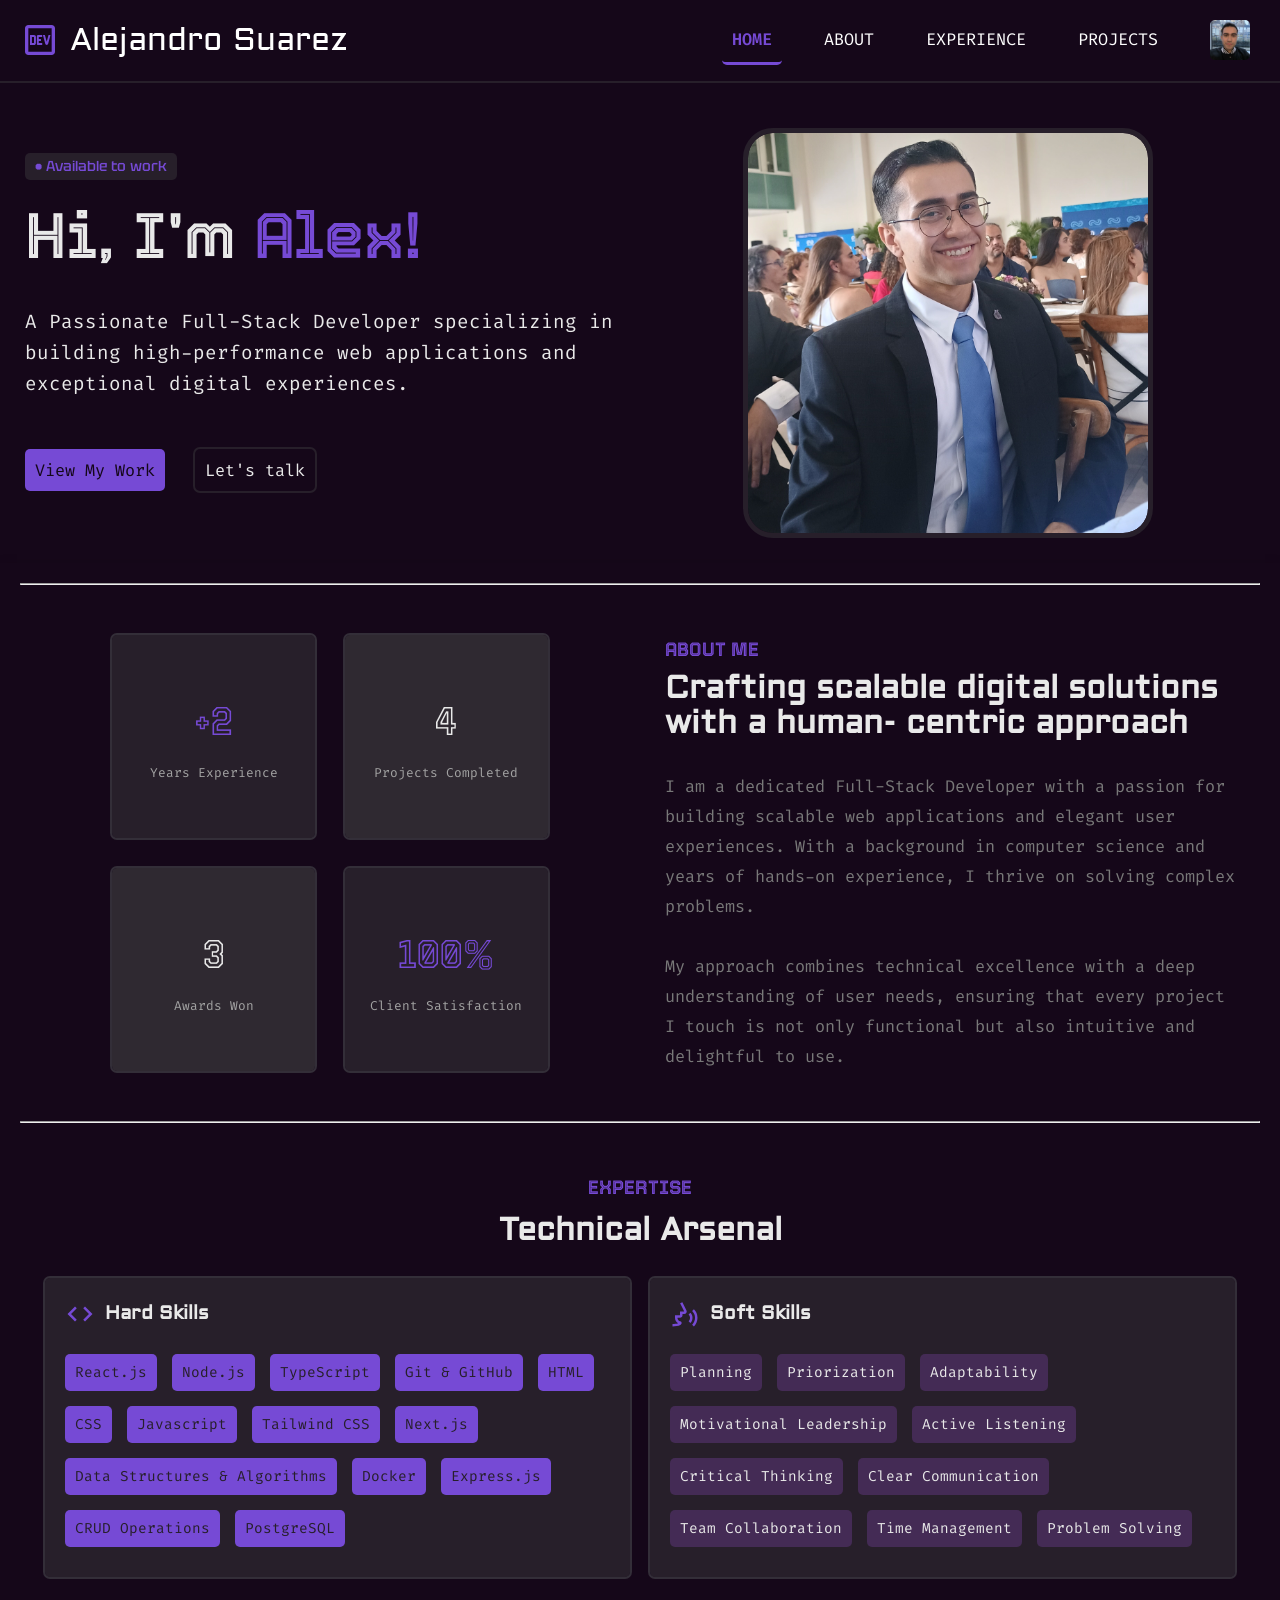
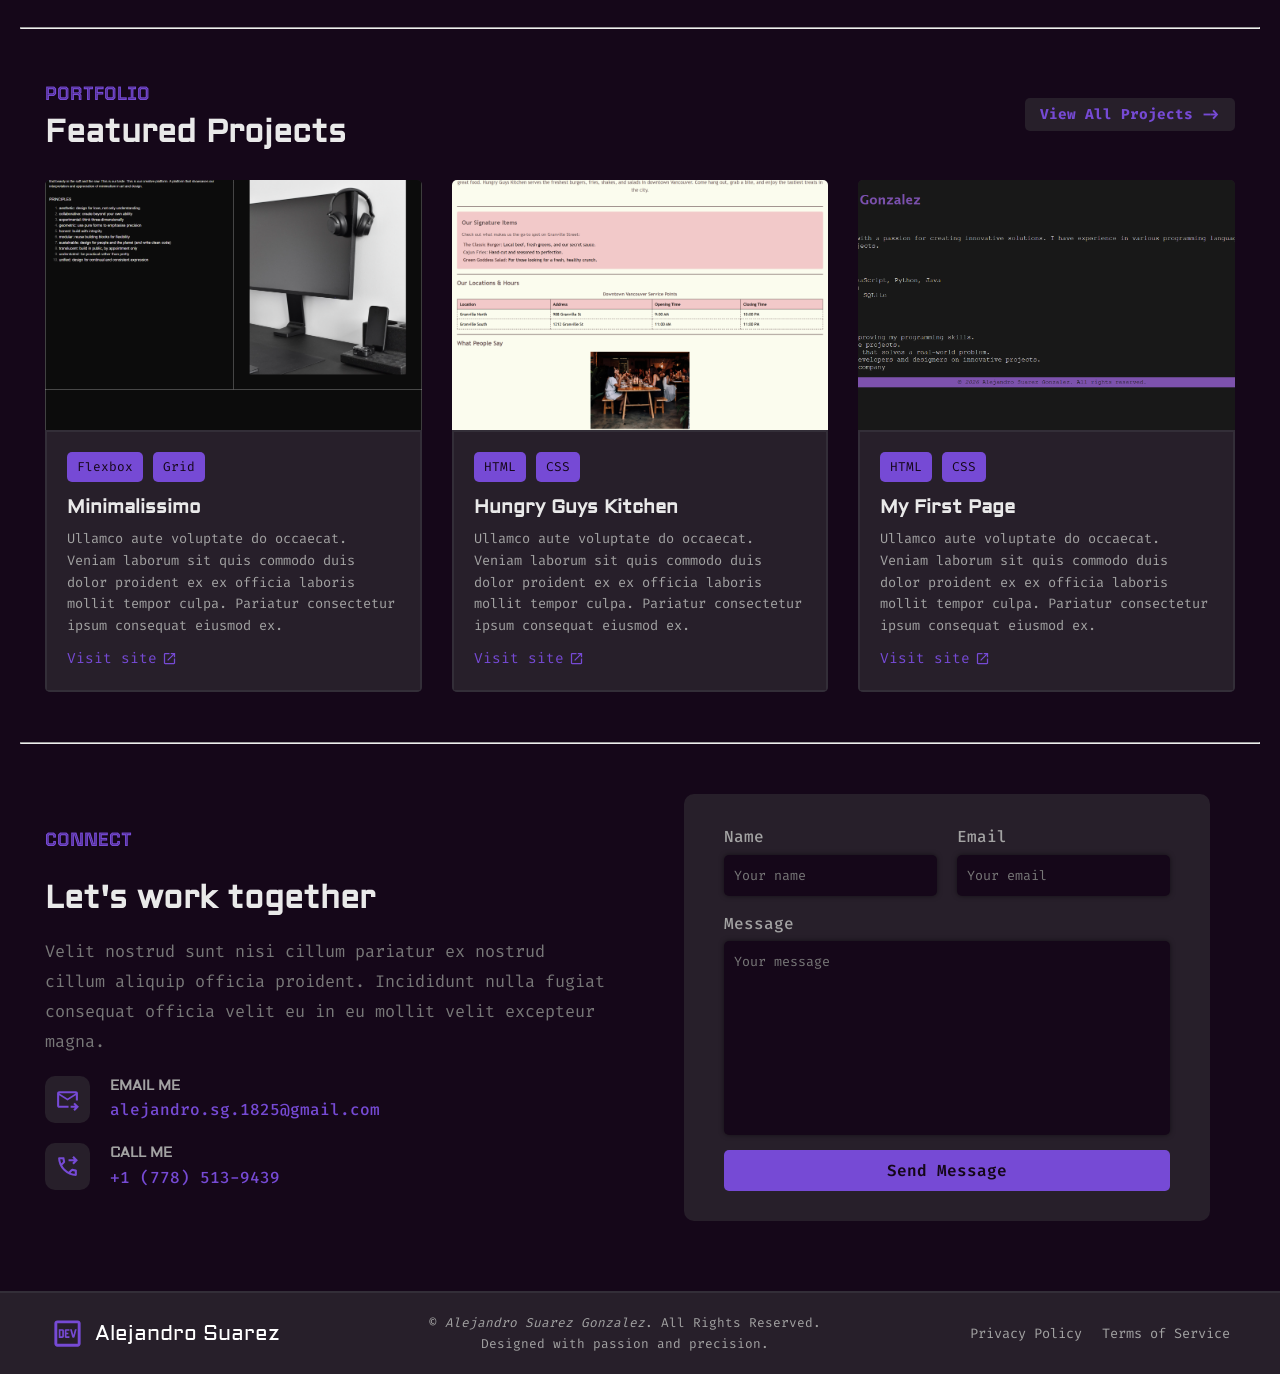
==== src/index.html @ 967e5ac9 "ui: footer added to index" ====
<!doctype html>
<html lang="en">
  <head>
    <meta charset="UTF-8" />
    <meta name="viewport" content="width=device-width, initial-scale=1.0" />
    <title>Alejandro Suarez DEV</title>
    <meta
      name="description"
      content="Welcome to my personal portfolio website! I'm a passionate Full-Stack Developer specializing in building high-performance web applications and exceptional digital experiences. Explore my projects, experience, and skills as I craft scalable digital solutions with a human-centric approach."
    />
    <link rel="icon" href="./images/icons/logo_dev.svg" />
    <link rel="stylesheet" href="css/index.css" />
    <link rel="stylesheet" href="./css/components/navbar.css" />
    <link rel="stylesheet" href="./css/components/footer.css" />
  </head>
  <body>
    <nav class="navbar">
      <div class="icon">
        <img src="./images/icons/logo_dev.svg" alt="Icon" />
        <h3>Alejandro Suarez</h3>
      </div>
      <div class="buttons">
        <a href="#" class="active">HOME</a>
        <a href="pages/about.html">ABOUT</a>
        <a href="pages/experience.html">EXPERIENCE</a>
        <a href="pages/projects.html">PROJECTS</a>
        <a
          class="profile-icon"
          href="https://www.linkedin.com/in/alejandrosuarezgonzalez/"
          target="_blank"
          ><img src="./images/portraits/me.jpg" alt="Icon"
        /></a>
      </div>
      <img class="menu-hamburger" src="./images/icons/menu.svg" alt="" />
    </nav>
    <header>
      <div>
        <div class="available-work">
          <span class="heartbeat">•</span> Available to work
        </div>
        <h1 class="i-am">Hi, I'm <span>Alex!</span></h1>
        <p>
          A Passionate Full-Stack Developer specializing in building
          high-performance web applications and exceptional digital experiences.
        </p>
        <div class="header-buttons">
          <!-- TODO Change to <a> -->
          <button class="my-work-btn">View My Work</button>
          <button class="contact-btn">Let's talk</button>
        </div>
      </div>
      <figure>
        <img
          src="./images/portraits/me-smiling.jpg"
          alt="Alex giving a big smile"
        />
      </figure>
    </header>
    <main>
      <hr />
      <section class="about-me">
        <div class="metrics">
          <div>
            <p class="number-metric">+2</p>
            <p class="metric-text">Years Experience</p>
          </div>
          <div>
            <p class="number-metric-white">4</p>
            <p class="metric-text">Projects Completed</p>
          </div>
          <div>
            <p class="number-metric-white">3</p>
            <p class="metric-text">Awards Won</p>
          </div>
          <div>
            <p class="number-metric">100%</p>
            <p class="metric-text">Client Satisfaction</p>
          </div>
        </div>
        <div class="about-info">
          <h2>ABOUT ME</h2>
          <h3>
            Crafting scalable digital solutions with a human- centric approach
          </h3>
          <p>
            I am a dedicated Full-Stack Developer with a passion for building
            scalable web applications and elegant user experiences. With a
            background in computer science and years of hands-on experience, I
            thrive on solving complex problems.
          </p>
          <p>
            My approach combines technical excellence with a deep understanding
            of user needs, ensuring that every project I touch is not only
            functional but also intuitive and delightful to use.
          </p>
        </div>
      </section>
      <hr />
      <section class="skills">
        <h2>EXPERTISE</h2>
        <h3>Technical Arsenal</h3>
        <div class="skills-container">
          <div class="hard-skills">
            <h4>
              <img src="./images/icons/code_logo.svg" alt="Coding icon" />Hard
              Skills
            </h4>
            <ul class="skills-list">
              <li>React.js</li>
              <li>Node.js</li>
              <li>TypeScript</li>
              <li>Git & GitHub</li>
              <li>HTML</li>
              <li>CSS</li>
              <li>Javascript</li>
              <li>Tailwind CSS</li>
              <li>Next.js</li>
              <li>Data Structures & Algorithms</li>
              <li>Docker</li>
              <li>Express.js</li>
              <li>CRUD Operations</li>
              <li>PostgreSQL</li>
            </ul>
          </div>
          <div class="soft-skills">
            <h4>
              <img
                src="./images/icons/soft-skills.svg"
                alt="Speaking Icon"
              />Soft Skills
            </h4>
            <ul class="skills-list">
              <li>Planning</li>
              <li>Priorization</li>
              <li>Adaptability</li>
              <li>Motivational Leadership</li>
              <li>Active Listening</li>
              <li>Critical Thinking</li>
              <li>Clear Communication</li>
              <li>Team Collaboration</li>
              <li>Time Management</li>
              <li>Problem Solving</li>
            </ul>
          </div>
        </div>
      </section>
      <hr />
      <section class="featured-projects">
        <div class="projects-headline">
          <div>
            <h2>PORTFOLIO</h2>
            <h3>Featured Projects</h3>
          </div>
          <a href="./pages/projects.html">View All Projects -></a>
        </div>
        <div class="projects-container">
          <div class="project-card">
            <img
              src="./images/media/minimalissimo.png"
              alt="first highlighted Project"
              class="showcase-img"
            />
            <div class="project-content">
              <ul class="project-keys">
                <li>Flexbox</li>
                <li>Grid</li>
              </ul>
              <h4>Minimalissimo</h4>
              <p>
                Ullamco aute voluptate do occaecat. Veniam laborum sit quis
                commodo duis dolor proident ex ex officia laboris mollit tempor
                culpa. Pariatur consectetur ipsum consequat eiusmod ex.
              </p>
              <a href="https://minimalissimo.netlify.app/" target="_blank"
                >Visit site <img src="./images/icons/open-in-new.svg" alt=""
              /></a>
            </div>
          </div>
          <div class="project-card">
            <img
              src="./images/media/hungry-guys-kitchen.png"
              alt="second highlighted Project"
              class="showcase-img"
            />
            <div class="project-content">
              <ul class="project-keys">
                <li>HTML</li>
                <li>CSS</li>
              </ul>
              <h4>Hungry Guys Kitchen</h4>
              <p>
                Ullamco aute voluptate do occaecat. Veniam laborum sit quis
                commodo duis dolor proident ex ex officia laboris mollit tempor
                culpa. Pariatur consectetur ipsum consequat eiusmod ex.
              </p>
              <a href="https://hungry-guys-kitchen.netlify.app/" target="_blank"
                >Visit site <img src="./images/icons/open-in-new.svg" alt=""
              /></a>
            </div>
          </div>
          <div class="project-card">
            <img
              src="./images/media/my-first-page.png"
              alt="second highlighted Project"
              class="showcase-img"
            />
            <div class="project-content">
              <ul class="project-keys">
                <li>HTML</li>
                <li>CSS</li>
              </ul>
              <h4>My First Page</h4>
              <p>
                Ullamco aute voluptate do occaecat. Veniam laborum sit quis
                commodo duis dolor proident ex ex officia laboris mollit tempor
                culpa. Pariatur consectetur ipsum consequat eiusmod ex.
              </p>
              <a
                href="https://alejandro-first-page.netlify.app/"
                target="_blank"
                >Visit site <img src="./images/icons/open-in-new.svg" alt=""
              /></a>
            </div>
          </div>
        </div>
      </section>
      <hr />
      <section class="connect">
        <div class="connect-info">
          <h2>CONNECT</h2>
          <h3>Let's work together</h3>
          <p>
            Velit nostrud sunt nisi cillum pariatur ex nostrud cillum aliquip
            officia proident. Incididunt nulla fugiat consequat officia velit eu
            in eu mollit velit excepteur magna.
          </p>
          <div class="contact-medium">
            <div class="img-medium">
              <img src="./images/icons/mail.svg" alt="email icon" />
            </div>
            <div class="medium-info">
              <h4>EMAIL ME</h4>
              <a href="mailto:alejandro.sg.1825@gmail.com"
                >alejandro.sg.1825@gmail.com</a
              >
            </div>
          </div>
          <div class="contact-medium">
            <div class="img-medium">
              <img src="./images/icons/phone.svg" alt="Phone icon" />
            </div>
            <div class="medium-info">
              <h4>CALL ME</h4>
              <a href="tel:+17785139439">+1 (778) 513-9439</a>
            </div>
          </div>
        </div>
        <form action="" class="send-message-form">
          <div class="name-email">
            <div class="name-input">
              <label for="name">Name</label>
              <input type="text" id="name" placeholder="Your name" />
            </div>
            <div class="email-input">
              <label for="email">Email</label>
              <input type="email" id="email" placeholder="Your email" />
            </div>
          </div>
          <div class="message-input">
            <label for="message">Message</label>
            <textarea
              name="message"
              id="message"
              cols="30"
              rows="10"
              placeholder="Your message"
            ></textarea>
          </div>
          <button type="submit" class="send-btn">Send Message</button>
        </form>
      </section>
    </main>
    <footer>
      <div class="icon">
        <img src="./images/icons/logo_dev.svg" alt="Icon" />
        <h3>Alejandro Suarez</h3>
      </div>
      <p class="copyright">
        &copy; <em>Alejandro Suarez Gonzalez</em>. All Rights Reserved. <br />
        Designed with passion and precision.
      </p>
      <div class="footer-links">
        <a href="#">Privacy Policy</a>
        <a href="#">Terms of Service</a>
      </div>
    </footer>
  </body>
</html>
---- src/css/index.css ----
@import url('https://fonts.googleapis.com/css2?family=Aldrich&family=Fira+Code:wght@300..700&family=Tektur:wght@400..900&family=Tourney:ital,wght@0,100..900;1,100..900&display=swap');

*, *::before, *::after {
  margin: 0;
  padding: 0;
  box-sizing: border-box;
}

:root {
  --background-color: #150719;
  --primary-color: #764ad5;
  --secondary-color: #271f2a;
  --tertiary-color: #442b55;
  --border-color: #332e38;
  --text-color: #e9e9e9;
  --text-color-secondary: #a3a3a3;
  --text-color-tertiary: #787878;
  --font-primary: "Aldrich", Helvetica, Arial, sans-serif;
  --font-impact: "Tourney", Helvetica, Arial, sans-serif;
  --font-secondary: "Fira Code", Helvetica, Arial, sans-serif;
  --font-tertiary: "Tektur", Helvetica, Arial, sans-serif;
  --text-size: 15px;
  --text-small: calc(var(--text-size) * 0.90);
  --text-weight: 200;
  --border-section: 2px solid var(--secondary-color);
  --border-debug: 1px solid turquoise;
}


body {
  font-family: Arial, sans-serif;
  background-color: var(--background-color);
  line-height: 1.6;
  color: var(--text-color);
  display: flex;
  flex-direction: column;
}



main {
  margin-top: 20px;
  padding: 20px;
  box-shadow: 0 0 10px rgba(0, 0, 0, 0.1);
  }
  main h1 {
    margin-bottom: 20px;
    font-size: 24px;
    color: #333;
  }
  main p {
    font-size: 16px;
    color: #555;
  }
  
  @media (max-width: 600px) {
    main {
      padding: 10px;
    }
    main h1 {
      font-size: 20px;
    }
    main p {
      font-size: 14px;
    }
  }
  
  /* > Header */
  header {
    padding:50px 25px 10px 25px;
    display: grid;
    grid-template-columns: 1fr 1fr;
  }

  .available-work {
    font-family: var(--font-tertiary);
    font-size: 0.9rem;
    color: var(--primary-color);
    font-weight: 500;
    background-color: var(--secondary-color);
    padding: 2px 10px;
    border-radius: 5px;
    display: inline-block;
    margin-top: 20px;
    margin-bottom: 5px;
  }

  .heartbeat {
    font-weight: 700;
    animation: heartbeat 1.5s infinite;
  }
  @keyframes heartbeat {
    0%, 100% {
      opacity: 100%;
    }
    50% {
      opacity: 0%;
    }
  }

  h1.i-am {
    font-family: var(--font-impact);
    font-size: 4rem;
    color: var(--text-color);
  }
  h1.i-am span {
    color: var(--primary-color);
  }
  header p {
    font-family: var(--font-secondary);
    font-size: 1.2rem;
    color: var(--text-color);
    margin-top: 20px;
  }

  .header-buttons {
    margin-top: 50px;
    display: flex;
    justify-content: flex-start;
    align-items: center;
  }

  .header-buttons button {
    font-family: var(--font-secondary);
    border: none;
    margin-right: 1rem;
    padding: 10px;
    cursor: pointer;
    font-size: 1.05rem;
    border-radius: 5px;
    transition: all 0.3s ease;
    margin-right: 30px;
  }

  .header-buttons .my-work-btn {
    background-color: var(--primary-color);
    color: var(--background-color);
    outline: transparent;
  }
  

  .header-buttons .my-work-btn:hover {
    background-color: transparent;
    color: var(--text-color);
    outline: 2px solid var(--primary-color);
    font-weight: 500;
    transform: scale(120%);
    box-shadow: 0 0 15px var(--primary-color);
  }

  .header-buttons .contact-btn {
    background-color: transparent;
    color: var(--text-color);
    outline: 2px solid var(--secondary-color);
  }

  .header-buttons .contact-btn:hover {
    color: var(--text-color);
    outline: 2px solid var(--primary-color);
    font-weight: 500;
    transform: scale(120%);
    box-shadow: 0 0 15px var(--primary-color);
  }

  figure {
    display: flex;               
    justify-content: center;    
    align-items: center;
    padding: 0px 100px;
    transition: all 0.3s ease;
  }
  
  figure img {
    width: 400px;
    height: auto;
    object-fit: cover;  
    outline: 5px solid var(--secondary-color);
    border-radius: 25px;
    align-self: center;
    transition: all 0.3s ease;
  }
  
  figure img:hover {
    transform: scale(110%);
    outline: 5px solid var(--primary-color);
    box-shadow: 0 0 20px var(--primary-color);
  }

  @media (max-width: 1000px) {
    header {
      grid-template-columns: 1fr;
      text-align: center;
    }
    figure {
      display: none;
      padding: 0;
      margin-top: 20px;
    }
    figure img {
      width: 100%;
      max-width: 400px;
    }
    .header-buttons {
      justify-content: center;
    }
  }

section {
  padding: 50px 25px;
}


/* > About me Section */
section.about-me {
  display: grid;
  grid-template-columns: 1fr 1fr;
  gap: 50px;
}

section .metrics {
  display: grid;
  gap: 30px;
  /* width: 300px; */
  justify-self: center;
  grid-template-columns: 1fr 1fr;
}
section .metrics div {
  background-color: var(--secondary-color);
  outline: 2px solid var(--border-color);
  aspect-ratio: 1 / 1;
  text-align: center;
  border-radius: 5px;
  display: flex;
  flex-direction: column;
  justify-content: center;
  align-items: center;
  transition: all 0.3s ease;
}
section .metrics div:nth-child(2), section .metrics div:nth-child(3) {
  background-color: #2f2931;
}

section .metrics div:hover {
  box-shadow: 0 0 15px var(--primary-color);
  transform: scale(110%);
}

section .metrics .number-metric, section .metrics .number-metric-white {
  font-family: var(--font-impact);
  font-size: 2.5rem;
  color: var(--primary-color);
}

section .metrics .number-metric-white {
  color: var(--text-color);
}

section .metrics .metric-text {
  font-family: var(--font-secondary);
  font-size: 0.8rem;
  color: var(--text-color-secondary);
  margin-top: 10px;
}

section .about-info {
  display: flex;
  flex-direction: column;
  justify-content: center;
}

section h2 {
  font-family: var(--font-impact);
  font-size: 1.2rem;
  color: var(--primary-color);
}

section h3 {
  font-family: var(--font-primary);
  font-size: 2rem;
  color: var(--text-color);
  line-height: 35px;
  margin-top: 5px;
}

section .about-info p {
  font-family: var(--font-secondary);
  font-size: 1.05rem;
  color: var(--text-color-tertiary);
  margin-top: 30px;
  line-height: 30px;
}

@media (max-width: 1150px) {
  section.about-me {
    display: flex;
    flex-direction: column;
  }
  section .metrics {
    padding: 0 175px;
  }

  section .about-info {
    margin-top: -10px;
    padding: 0 100px;
  }

  section .about-info h2, section h3 {
    text-align: center;
  }
}
@media (max-width: 900px) {
  section .metrics {
    padding: 0;
  }

  section .about-info {
    padding: 0;
  }
}

/* > Skills Section */
section.skills {
  display: flex;
  flex-direction: column;
  align-items: center;
  justify-items: center;
}

section.skills h3 {
  margin-top: 10px;
}

.skills .skills-container {
  margin-top: 30px;
  display: grid;
  gap: 20px;
  grid-template-columns: repeat(auto-fit, minmax(150px, 1fr));
  width: 100%;
}

.skills-container div h4 {
  font-family: var(--font-primary);
  font-size: 1.2rem;
  color: var(--text-color);
  display: flex;
  align-items: center;
  gap: 10px;
  margin-bottom: 10px;
}

.skills-container div h4 img {
  width: 30px;
  height: 30px;
  object-fit: contain;
}

.skills-container .hard-skills, .skills-container .soft-skills {
  background-color: var(--secondary-color);
  outline: 2px solid var(--border-color);
  border-radius: 5px;
  display: flex;
  flex: wrap;
  flex-direction: column;
  justify-content: start;
  align-items: start;
  padding: 20px;
}

.skills-container .hard-skills ul, .skills-container .soft-skills ul {
  list-style: none;
  display: flex;
  flex-wrap: wrap;
  gap: 15px 15px;
  margin: 15px 0 10px;
}

.skills-container .hard-skills li, .skills-container .soft-skills li {
  font-family: var(--font-secondary);
  font-size: 0.9rem;
  padding: 7px 10px;
  border-radius: 5px;
  transition: all 0.3s ease;
}

.skills-container .hard-skills li {
  background-color: var(--primary-color);
  color: var(--secondary-color);
}

.skills-container .soft-skills li {
  background-color: var(--tertiary-color);
  color: var(--text-color); 
}

.skills-container .hard-skills li:hover {
  background-color: transparent;
  color: var(--primary-color);
  outline: 2px solid var(--primary-color);
  transform: scale(110%);
  box-shadow: 0 0 10px var(--primary-color);
}

.skills-container .soft-skills li:hover {
  background-color: transparent;
  color: var(--primary-color);
  outline: 2px solid var(--primary-color);
  transform: scale(110%);
  box-shadow: 0 0 10px var(--primary-color);
}

@media (max-width: 1100px) {
  section.skills .skills-container {
    display: flex;
    flex-direction: column;
  }
  .skills-container li {
    font-size: 0.8rem;
    /* padding: 5px 8px; */
  } 
}

/* > Featured Projects */
section.featured-projects {
  display: flex;
  flex-direction: column;
}

.featured-projects .projects-headline {
  display: flex;
  flex-direction: row;
  justify-content: space-between;
}

.featured-projects .projects-headline a {
  align-self: center;
  text-decoration: none;
  font-family: var(--font-secondary);
  font-size: 0.9rem;
  font-weight: 700;
  color: var(--primary-color);
  background-color: var(--secondary-color);
  padding: 5px 15px;
  border-radius: 5px;
  transition: all 0.3s ease;
}

.featured-projects .projects-headline a:hover {
  background-color: transparent;
  color: var(--primary-color);
  outline: 2px solid var(--primary-color);
  transform: scale(110%);
  box-shadow: 0 0 10px var(--primary-color);
}

.featured-projects .projects-container {
  margin-top: 30px;
  display: grid;
  gap: 30px;
  grid-template-columns: repeat(auto-fit, minmax(250px, 1fr));
}

.featured-projects .project-card {
  background-color: var(--secondary-color);
  /* outline: 2px solid var(--border-color); */
  border-radius: 5px;
  display: flex;
  flex-direction: column;
  justify-content: start;
  align-items: start;
  padding: 0;
  overflow: hidden;
  transition: all 0.3s ease;
}

.featured-projects .project-card:hover {
  box-shadow: 0 0 15px var(--primary-color);
  transform: scale(105%);
}

.featured-projects .project-card .showcase-img {
  width: 100%;
  height: 250px;
  object-fit: cover;
  display: block;
}

.featured-projects .project-card .project-content {
  padding: 20px;
  border: 2px solid var(--border-color);
}

.project-content .project-keys {
  list-style: none;
  display: flex;
  gap: 10px;
  margin-bottom: 10px;
}

.project-content .project-keys li {
  background-color: var(--primary-color);
  font-family: var(--font-secondary);
  color: var(--background-color);
  font-size: 0.8rem;
  padding: 5px 10px;
  border-radius: 5px;
  transition: all 0.3s ease;
}

/* .project-content .project-keys li:hover {
  background-color: transparent;
  color: var(--primary-color);
  outline: 2px solid var(--primary-color);
  transform: scale(110%);
  box-shadow: 0 0 10px var(--primary-color);
} */

.project-content h4 {
  font-family: var(--font-primary);
  font-size: 1.2rem;
  color: var(--text-color);
  margin-bottom: 5px;
}

.project-content p {
  font-family: var(--font-secondary);
  font-size: 0.85rem;
  color: var(--text-color-secondary);
}

.project-content a {
  display: flex;
  gap: 5px;
  margin-top: 10px;
  text-decoration: none;
  font-family: var(--font-secondary);
  font-size: 0.9rem;
  font-weight: 5  00;
  color: var(--primary-color);
  transition: all 0.3s ease;
}

.project-content a img {
  align-self: center;
  width: 15px;
  height: 15px;
  object-fit: contain;
}

.project-content a:hover {
  color: var(--primary-color);
  font-weight: 900;
}

@media (max-width: 1000px) {
  .featured-projects .projects-container {
    display: flex;
    flex-direction: column;
  }
}

@media (max-width: 700px) {
  .featured-projects .projects-headline {
    flex-direction: column;
    gap: 15px;
    align-items: center;
  }
  .projects-headline {
    text-align: center;
  }
}

/* > Connect Section */
section.connect {
  display: grid;
  grid-template-columns: 1fr 1fr;
  gap: 50px;
}

.connect .connect-info {
  display: flex;
  flex-direction: column;
  justify-content: center;
  gap: 20px;
}

.connect .connect-info p {
  font-family: var(--font-secondary);
  font-size: 1.05rem;
  color: var(--text-color-tertiary);
  line-height: 30px;
}

.connect-info .contact-medium {
  display: flex;
  flex-direction: row;
  gap: 20px;
  align-content: center;
}

.contact-medium .img-medium {
  padding: 0px 10px;
  background-color: var(--secondary-color);
  border-radius: 10px;
  display: flex;
  /* transition: all 0.3s ease; */
}

.contact-medium .img-medium img {
  align-self: center;
  width: 25px;
  height: 25px;
  object-fit: contain;
}

.contact-medium .medium-info h4 {
  font-family: var(--font-primary);
  font-size: 0.85rem;
  color: var(--text-color-secondary);
}

.contact-medium .medium-info a {
  text-decoration: none;
  font-family: var(--font-secondary);
  font-size: 1rem;
  font-weight: 500;
  color: var(--primary-color);
  transition: all 0.3s ease;
}

.contact-medium .medium-info a:hover {
  font-weight: 900;
}

form.send-message-form {
  display: flex;
  flex-direction: column;
  justify-content: center;
  gap: 15px;
  background-color: var(--secondary-color);
  border-radius: 10px;
  padding: 30px 40px;
  margin: 0 25px;
}

.send-message-form .name-email {
  display: flex;
  gap: 20px;
  justify-content: space-between;
}

.name-email .name-input, .name-email .email-input {
  display: flex;
  flex-direction: column;
  gap: 5px 20px;
  width: 100%;
}

.name-email .name-input label, .name-email .email-input label {
  font-family: var(--font-secondary);
  font-size: 1rem;
  font-weight: 500;
  color: var(--text-color-secondary);
}

.name-email .name-input input, .name-email .email-input input {
  padding: 12px 10px;
  border: none;
  border-radius: 5px;
  background-color: var(--background-color);
  box-shadow: 0 0 5px rgba(0, 0, 0, 0.5);
  color: var(--text-color);
  font-family: var(--font-secondary);
  font-weight: 400;
  outline: none;
  transition: all 0.5s ease;
}

.name-email .name-input input::placeholder, .name-email .email-input input::placeholder {
  color: var(--text-color-tertiary);
}

.send-message-form .message-input {
  display: flex;
  flex-direction: column;
  gap: 5px;
}

.send-message-form .message-input label {
  font-family: var(--font-secondary);
  font-size: 1rem;
  font-weight: 500;
  color: var(--text-color-secondary);
}

.send-message-form .message-input textarea {
  padding: 12px 10px;
  border: none;
  border-radius: 5px;
  background-color: var(--background-color);
  box-shadow: 0 0 5px rgba(0, 0, 0, 0.5);
  color: var(--text-color);
  font-family: var(--font-secondary);
  font-weight: 400;
  resize: none;
  outline: none;
  transition: all 0.5s ease;
}

.send-message-form .message-input textarea::placeholder {
  color: var(--text-color-tertiary);
}

.name-input input:focus, .email-input input:focus, .message-input textarea:focus {
  outline: 2px solid var(--primary-color);
  box-shadow: 0 0 10px var(--primary-color);
}

.send-message-form button {
  align-self: center;
  width: 100%;
  padding: 10px 20px;
  border: none;
  border-radius: 5px;
  background-color: var(--primary-color);
  color: var(--background-color);
  font-family: var(--font-secondary);
  font-size: 1rem;
  font-weight: 600;
  cursor: pointer;
  transition: all 0.3s ease;
}

.send-message-form button:hover {
  background-color: transparent;
  color: var(--primary-color);
  outline: 2px solid var(--primary-color);
  transform: scale(105%);
  box-shadow: 0 0 10px var(--primary-color);
}

@media (max-width: 900px) {
  section.connect {
    display: flex;
    flex-direction: column;
    gap: 30px;
  }
  section.connect .connect-info h2 {
    text-align: center;
  }
  form.send-message-form {
    margin: 0 10px;
    padding: 20px;
  }
  .contact-medium .medium-info a {
    font-size: 0.9rem;
  }
  .send-message-form .name-email {
    flex-direction: column;
    gap: 15px;
  }
}
---- src/css/components/navbar.css ----
.navbar {
  display: flex;
  justify-content: space-between;
  position: sticky;
  top: 0;
  z-index: 1000;
  color: var(text-color);
  padding: 10px 20px;
  flex-wrap: wrap;
  border-bottom: var(--border-section);
  background-color: var(--background-color);
}

.navbar .icon img {
  height: 40px;
  width: 40px;
  /* filter: invert(100%); */
}

.navbar .icon {
  font-size: 20px;
  color: #fff;
  text-align: start;
  display: flex;
  align-items: center;
}

.navbar .icon h3 {
  margin-left: 10px;
  vertical-align: middle;
  color: #fff;
  font-family: var(--font-primary);
  font-weight: 500;
  font-size: 2rem;
}

.navbar .buttons {
  display: flex;
  justify-content: flex-end;
  align-items: center;
}

.navbar .buttons a {
  background: none;
  text-decoration: none;
  font-family: var(--font-secondary);
  border: none;
  color: #fff;
  margin-right: 2rem;
  padding: 10px;
  cursor: pointer;
  font-size: 1.05rem;
  border-bottom: 3px solid transparent;
  transition: all 0.3s ease;
}

.navbar .buttons a:hover {
  color: var(--secondary-color);
  border-bottom: 3px solid var(--secondary-color);
  border-radius: 5px;
  background-color: var(--primary-color);
  font-weight: 500;
}
.navbar .buttons a:hover:last-child {
  border-bottom: transparent;
  border-radius: 0 !important;
  background-color: transparent;
  font-weight: 500;
}

.navbar .buttons a.active {
  color: var(--primary-color);
  border-bottom: 3px solid var(--primary-color);
  border-radius: 5px;
  font-weight: 600;
}

.navbar .buttons a.active:hover {
  color: var(--primary-color);
  border-bottom: 3px solid var(--primary-color);
  border-radius: 5px;
  background-color: var(--background-color);
  font-weight: 600;
  cursor: default;
}

.navbar .buttons .profile-icon {
  margin-right: 0;
  margin-bottom: 0;
  padding-bottom: 0;
}
.navbar .buttons .profile-icon img {
  height: 40px;       
  width: 40px;        
  object-fit: cover;  
  border-radius: 5px;
  transition: all 0.3s ease;
}
.navbar .buttons .profile-icon img:hover {
  border-radius: 50px;
  outline: 3px solid var(--primary-color);
}
.navbar .buttons .profile-icon:hover {
  margin-right: 0;
  border-radius: 50%;
}

.menu-hamburger {
  display: none;
  align-self: center;
  cursor: pointer;
  height: 40px;
  width: 40px;
  transition: all 0.3s ease;
}
.menu-hamburger:hover {
  transform: scale(120%);
  filter: invert(40%);
}


@media (max-width: 950px) {
  .navbar {
    display: flex;
    justify-content: space-between;
    flex-direction: row;
  }
  .navbar .buttons {
    display: none;
  }
  .menu-hamburger {
    display: flex;
  }
}


@media (max-width: 600px) {
  .navbar .icon h3 {
    margin-left: 10px;  
    color: #fff;
    font-family: var(--font-primary);
    font-weight: 500;
    font-size: 1.5rem;
  }
  .navbar .icon img {
    height: 30px;
    width: 30px;
  }
}
---- src/css/components/footer.css ----
/* > Footer */

footer {
  background-color: var(--secondary-color);
  width: 100%;
  padding: 20px 50px;
  display: flex;
  flex-direction: row;
  justify-content: space-between;
  align-items: center;
  border-top: 2px solid var(--border-color);
}

footer .icon img {
  height: 35px;
  width: 35px;
}

footer .icon {
  font-size: 20px;
  color: #fff;
  text-align: start;
  display: flex;
  align-items: center;
}

footer .icon h3 {
  margin-left: 10px;
  vertical-align: middle;
  color: #fff;
  font-family: var(--font-primary);
  font-weight: 500;
  font-size: 1.3rem;
}

footer .copyright {
  font-family: var(--font-secondary);
  font-size: 0.8rem;
  text-align: center;
  color: var(--text-color-secondary);
}

footer .footer-links {
  display: flex;
  gap: 20px;
}

.footer-links a {
  font-family: var(--font-secondary);
  font-size: 0.85rem;
  text-decoration: none;
  color: var(--text-color-secondary);
  cursor: pointer;
  transition: all 0.3s ease;
}

.footer-links a:hover {
  color: var(--primary-color);
  font-weight: 500;
}

@media (max-width: 1020px) {
  footer {
    /* flex-direction: column; */
    text-align: center;
    padding: 20px;
  }

  footer .copyright {
    text-align: end;
  }

  footer .footer-links {
    display: none;
    justify-content: center;
    margin-top: 10px;
  }
}

@media (max-width: 700px) {
  footer {
    flex-direction: column;
    text-align: center;
    padding: 20px;
  }

  footer .copyright {
    text-align: center;
  }

  footer .footer-links {
    display: none;
    justify-content: center;
    margin-top: 10px;
  }

  footer br {
    display: none;
  }
}
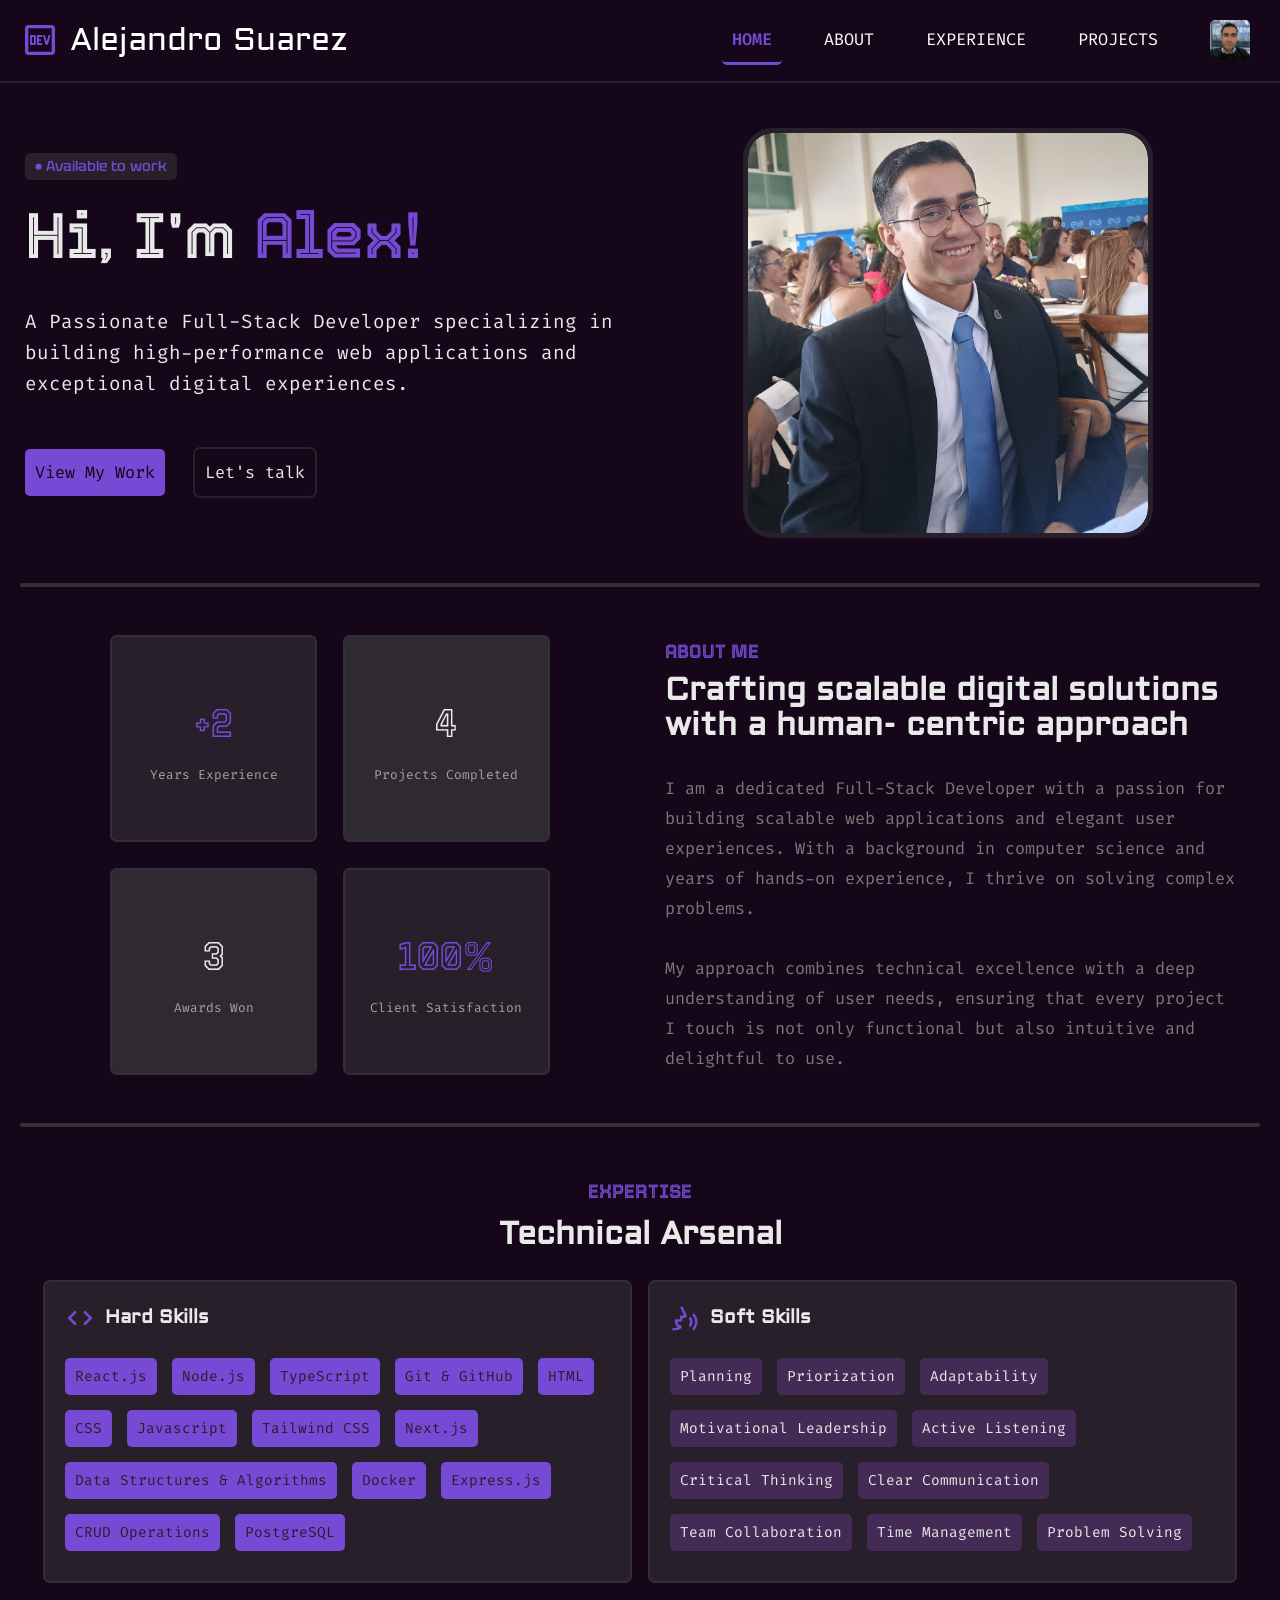
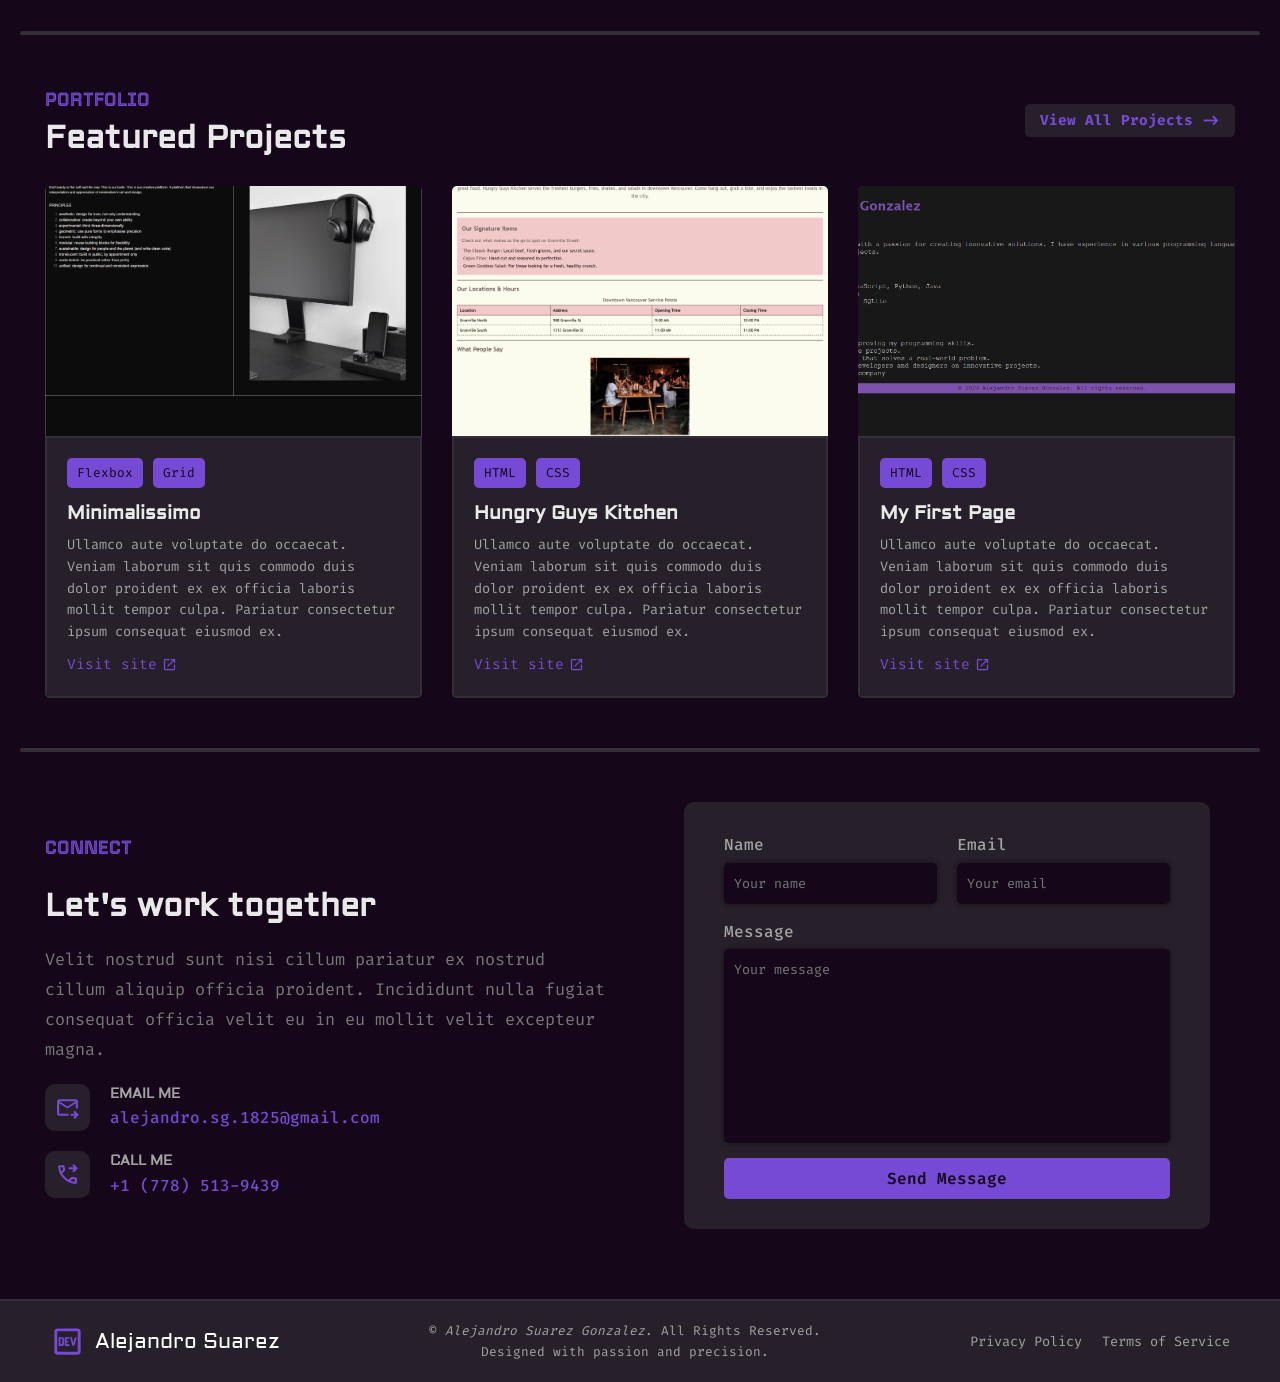
==== commit 6c4f5bc7: "feat: index page finished" ====
--- a/src/index.html
+++ b/src/index.html
@@ -44,9 +44,8 @@
           high-performance web applications and exceptional digital experiences.
         </p>
         <div class="header-buttons">
-          <!-- TODO Change to <a> -->
-          <button class="my-work-btn">View My Work</button>
-          <button class="contact-btn">Let's talk</button>
+          <a href="./pages/projects.html" class="my-work-btn">View My Work</a>
+          <a href="#connect" class="contact-btn">Let's talk</a>
         </div>
       </div>
       <figure>
@@ -225,7 +224,7 @@
         </div>
       </section>
       <hr />
-      <section class="connect">
+      <section class="connect" id="connect">
         <div class="connect-info">
           <h2>CONNECT</h2>
           <h3>Let's work together</h3>
--- a/src/css/index.css
+++ b/src/css/index.css
@@ -64,6 +64,13 @@
       font-size: 14px;
     }
   }
+
+  hr {
+    border: none;
+    border-top: 4px solid var(--border-color);
+    border-radius: 5px;
+    /* margin: 40px 0; */
+  }
   
   /* > Header */
   header {
@@ -83,6 +90,8 @@
     display: inline-block;
     margin-top: 20px;
     margin-bottom: 5px;
+    /* ! Possible delete */
+    animation: pulse 2s infinite;
   }
 
   .heartbeat {
@@ -120,8 +129,9 @@
     align-items: center;
   }
 
-  .header-buttons button {
+  .header-buttons a {
     font-family: var(--font-secondary);
+    text-decoration: none;
     border: none;
     margin-right: 1rem;
     padding: 10px;
@@ -603,6 +613,19 @@
   border-radius: 10px;
   display: flex;
   /* transition: all 0.3s ease; */
+  animation: pulse 3s infinite;
+}
+
+@keyframes pulse {
+  0% {
+    box-shadow: 0 0 0 0 rgba(118, 74, 213, 0.7);
+  }
+  70% {
+    box-shadow: 0 0 0 5px rgba(118, 74, 213, 0);
+  }
+  100% {
+    box-shadow: 0 0 0 0 rgba(118, 74, 213, 0);
+  }
 }
 
 .contact-medium .img-medium img {
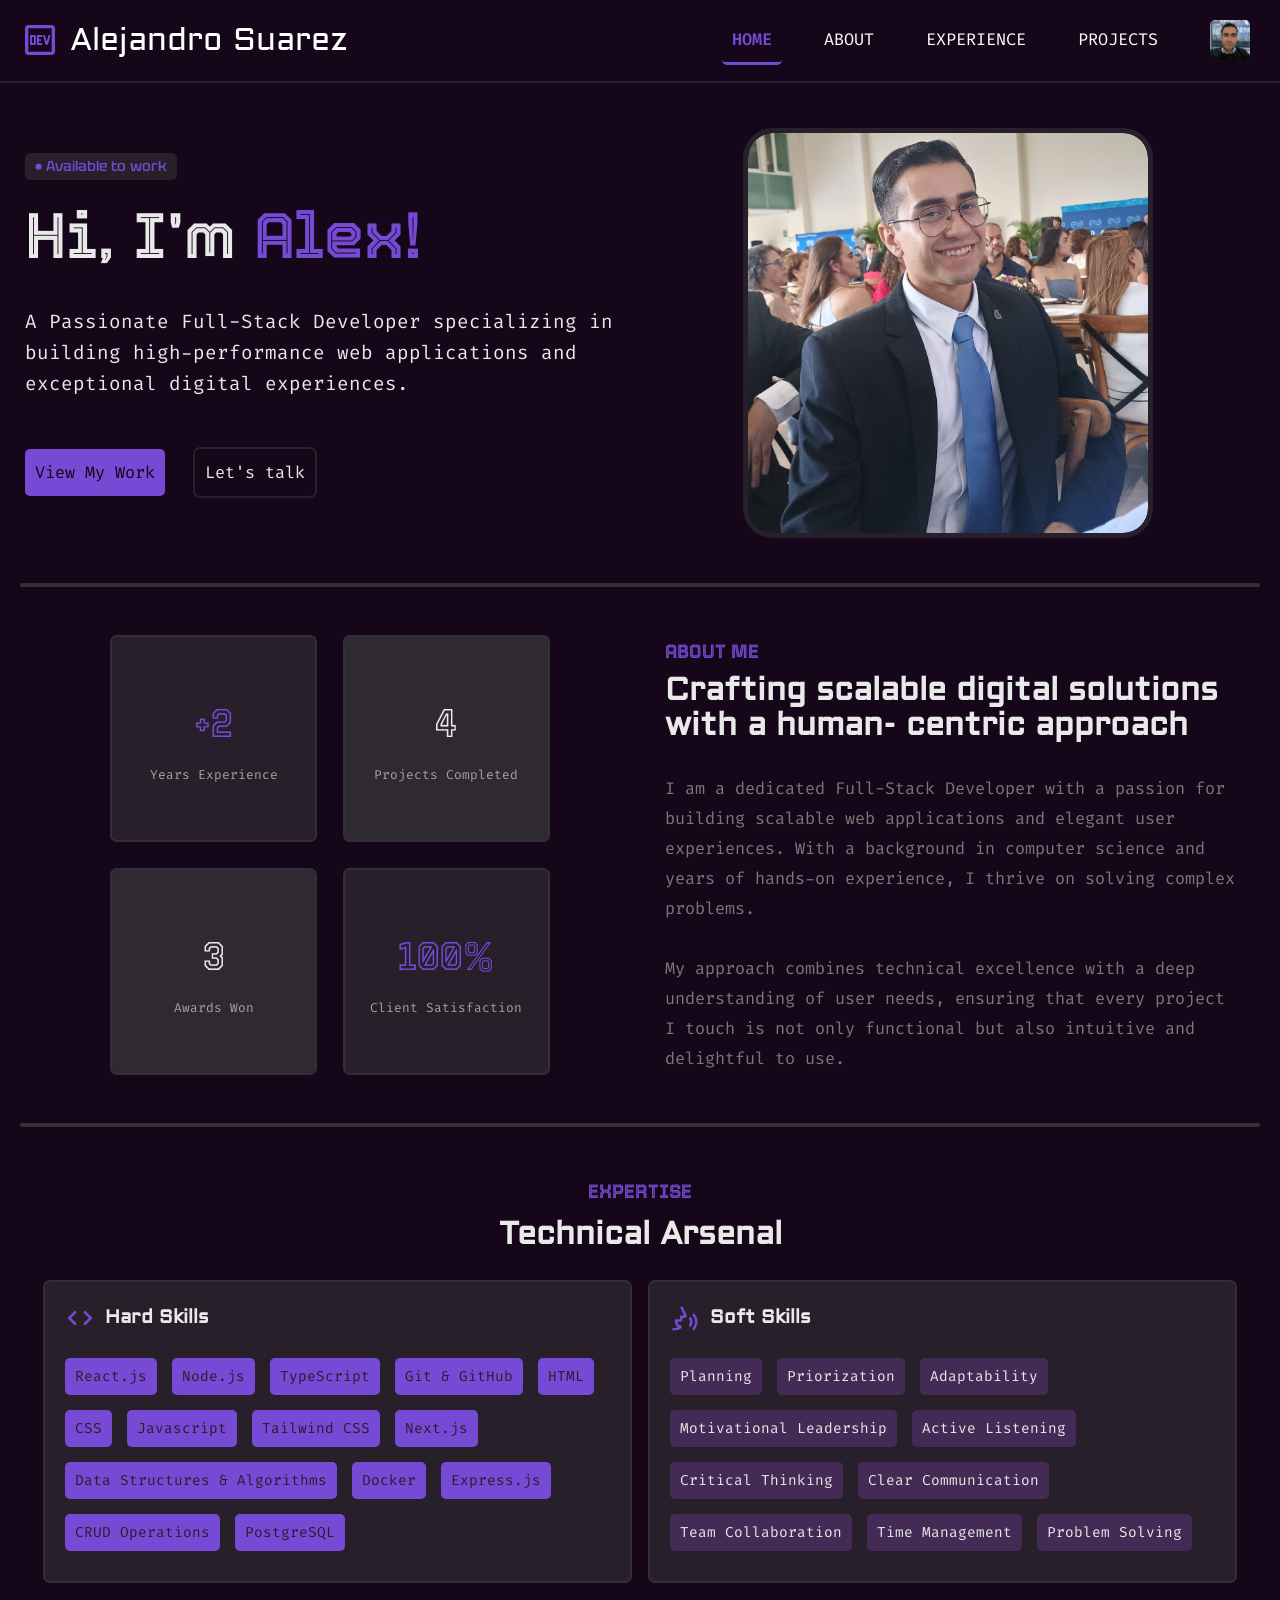
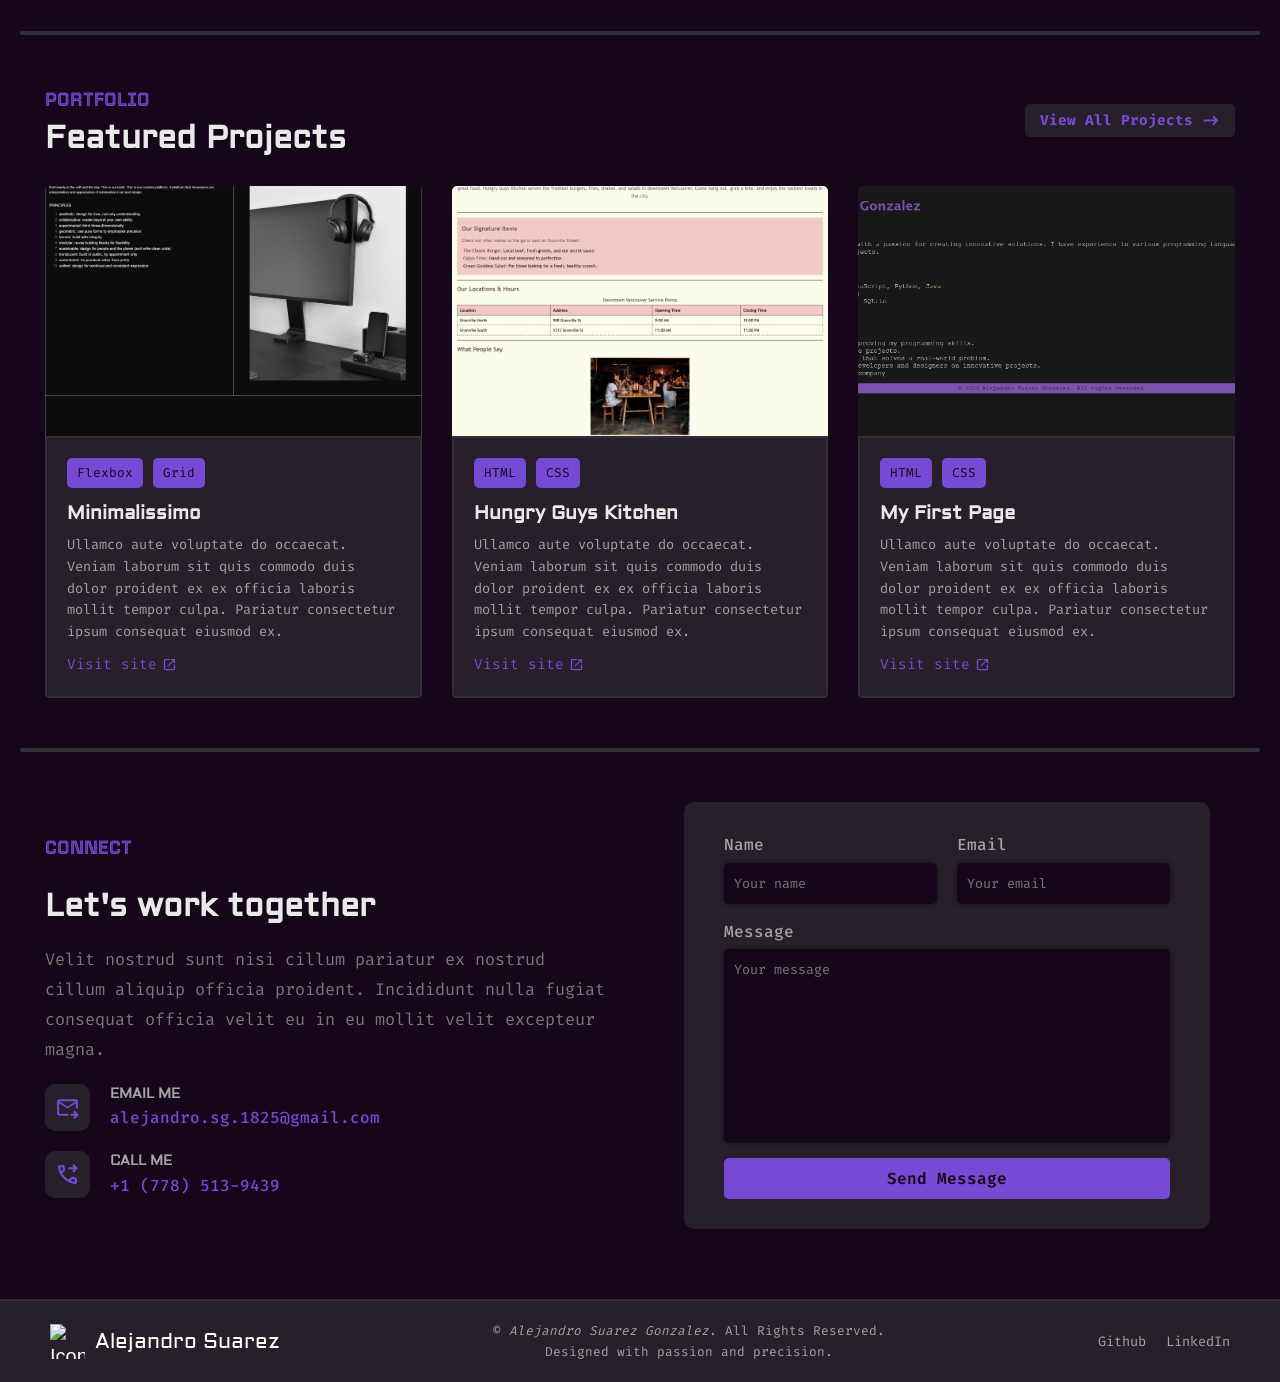
==== commit 382eb886: "feat: projects page finished" ====
--- a/src/index.html
+++ b/src/index.html
@@ -10,6 +10,7 @@
     />
     <link rel="icon" href="./images/icons/logo_dev.svg" />
     <link rel="stylesheet" href="css/index.css" />
+    <link rel="stylesheet" href="./css/pages/home.css" />
     <link rel="stylesheet" href="./css/components/navbar.css" />
     <link rel="stylesheet" href="./css/components/footer.css" />
   </head>
@@ -44,7 +45,7 @@
           high-performance web applications and exceptional digital experiences.
         </p>
         <div class="header-buttons">
-          <a href="./pages/projects.html" class="my-work-btn">View My Work</a>
+          <a href="./pages/experience.html" class="my-work-btn">View My Work</a>
           <a href="#connect" class="contact-btn">Let's talk</a>
         </div>
       </div>
@@ -281,7 +282,7 @@
     </main>
     <footer>
       <div class="icon">
-        <img src="./images/icons/logo_dev.svg" alt="Icon" />
+        <img src="../images/icons/logo_dev.svg" alt="Icon" />
         <h3>Alejandro Suarez</h3>
       </div>
       <p class="copyright">
@@ -289,8 +290,10 @@
         Designed with passion and precision.
       </p>
       <div class="footer-links">
-        <a href="#">Privacy Policy</a>
-        <a href="#">Terms of Service</a>
+        <a href="https://github.com/ASuarez18">Github</a>
+        <a href="https://www.linkedin.com/in/alejandrosuarezgonzalez/"
+          >LinkedIn</a
+        >
       </div>
     </footer>
   </body>
--- a/src/css/index.css
+++ b/src/css/index.css
@@ -1,4 +1,5 @@
 @import url('https://fonts.googleapis.com/css2?family=Aldrich&family=Fira+Code:wght@300..700&family=Tektur:wght@400..900&family=Tourney:ital,wght@0,100..900;1,100..900&display=swap');
+@import 'utilities.css';
 
 *, *::before, *::after {
   margin: 0;
@@ -72,714 +73,4 @@
     /* margin: 40px 0; */
   }
   
-  /* > Header */
-  header {
-    padding:50px 25px 10px 25px;
-    display: grid;
-    grid-template-columns: 1fr 1fr;
-  }
-
-  .available-work {
-    font-family: var(--font-tertiary);
-    font-size: 0.9rem;
-    color: var(--primary-color);
-    font-weight: 500;
-    background-color: var(--secondary-color);
-    padding: 2px 10px;
-    border-radius: 5px;
-    display: inline-block;
-    margin-top: 20px;
-    margin-bottom: 5px;
-    /* ! Possible delete */
-    animation: pulse 2s infinite;
-  }
-
-  .heartbeat {
-    font-weight: 700;
-    animation: heartbeat 1.5s infinite;
-  }
-  @keyframes heartbeat {
-    0%, 100% {
-      opacity: 100%;
-    }
-    50% {
-      opacity: 0%;
-    }
-  }
-
-  h1.i-am {
-    font-family: var(--font-impact);
-    font-size: 4rem;
-    color: var(--text-color);
-  }
-  h1.i-am span {
-    color: var(--primary-color);
-  }
-  header p {
-    font-family: var(--font-secondary);
-    font-size: 1.2rem;
-    color: var(--text-color);
-    margin-top: 20px;
-  }
-
-  .header-buttons {
-    margin-top: 50px;
-    display: flex;
-    justify-content: flex-start;
-    align-items: center;
-  }
-
-  .header-buttons a {
-    font-family: var(--font-secondary);
-    text-decoration: none;
-    border: none;
-    margin-right: 1rem;
-    padding: 10px;
-    cursor: pointer;
-    font-size: 1.05rem;
-    border-radius: 5px;
-    transition: all 0.3s ease;
-    margin-right: 30px;
-  }
-
-  .header-buttons .my-work-btn {
-    background-color: var(--primary-color);
-    color: var(--background-color);
-    outline: transparent;
-  }
-  
-
-  .header-buttons .my-work-btn:hover {
-    background-color: transparent;
-    color: var(--text-color);
-    outline: 2px solid var(--primary-color);
-    font-weight: 500;
-    transform: scale(120%);
-    box-shadow: 0 0 15px var(--primary-color);
-  }
-
-  .header-buttons .contact-btn {
-    background-color: transparent;
-    color: var(--text-color);
-    outline: 2px solid var(--secondary-color);
-  }
-
-  .header-buttons .contact-btn:hover {
-    color: var(--text-color);
-    outline: 2px solid var(--primary-color);
-    font-weight: 500;
-    transform: scale(120%);
-    box-shadow: 0 0 15px var(--primary-color);
-  }
-
-  figure {
-    display: flex;               
-    justify-content: center;    
-    align-items: center;
-    padding: 0px 100px;
-    transition: all 0.3s ease;
-  }
-  
-  figure img {
-    width: 400px;
-    height: auto;
-    object-fit: cover;  
-    outline: 5px solid var(--secondary-color);
-    border-radius: 25px;
-    align-self: center;
-    transition: all 0.3s ease;
-  }
-  
-  figure img:hover {
-    transform: scale(110%);
-    outline: 5px solid var(--primary-color);
-    box-shadow: 0 0 20px var(--primary-color);
-  }
-
-  @media (max-width: 1000px) {
-    header {
-      grid-template-columns: 1fr;
-      text-align: center;
-    }
-    figure {
-      display: none;
-      padding: 0;
-      margin-top: 20px;
-    }
-    figure img {
-      width: 100%;
-      max-width: 400px;
-    }
-    .header-buttons {
-      justify-content: center;
-    }
-  }
-
-section {
-  padding: 50px 25px;
-}
-
-
-/* > About me Section */
-section.about-me {
-  display: grid;
-  grid-template-columns: 1fr 1fr;
-  gap: 50px;
-}
-
-section .metrics {
-  display: grid;
-  gap: 30px;
-  /* width: 300px; */
-  justify-self: center;
-  grid-template-columns: 1fr 1fr;
-}
-section .metrics div {
-  background-color: var(--secondary-color);
-  outline: 2px solid var(--border-color);
-  aspect-ratio: 1 / 1;
-  text-align: center;
-  border-radius: 5px;
-  display: flex;
-  flex-direction: column;
-  justify-content: center;
-  align-items: center;
-  transition: all 0.3s ease;
-}
-section .metrics div:nth-child(2), section .metrics div:nth-child(3) {
-  background-color: #2f2931;
-}
-
-section .metrics div:hover {
-  box-shadow: 0 0 15px var(--primary-color);
-  transform: scale(110%);
-}
-
-section .metrics .number-metric, section .metrics .number-metric-white {
-  font-family: var(--font-impact);
-  font-size: 2.5rem;
-  color: var(--primary-color);
-}
-
-section .metrics .number-metric-white {
-  color: var(--text-color);
-}
-
-section .metrics .metric-text {
-  font-family: var(--font-secondary);
-  font-size: 0.8rem;
-  color: var(--text-color-secondary);
-  margin-top: 10px;
-}
-
-section .about-info {
-  display: flex;
-  flex-direction: column;
-  justify-content: center;
-}
-
-section h2 {
-  font-family: var(--font-impact);
-  font-size: 1.2rem;
-  color: var(--primary-color);
-}
-
-section h3 {
-  font-family: var(--font-primary);
-  font-size: 2rem;
-  color: var(--text-color);
-  line-height: 35px;
-  margin-top: 5px;
-}
-
-section .about-info p {
-  font-family: var(--font-secondary);
-  font-size: 1.05rem;
-  color: var(--text-color-tertiary);
-  margin-top: 30px;
-  line-height: 30px;
-}
-
-@media (max-width: 1150px) {
-  section.about-me {
-    display: flex;
-    flex-direction: column;
-  }
-  section .metrics {
-    padding: 0 175px;
-  }
-
-  section .about-info {
-    margin-top: -10px;
-    padding: 0 100px;
-  }
-
-  section .about-info h2, section h3 {
-    text-align: center;
-  }
-}
-@media (max-width: 900px) {
-  section .metrics {
-    padding: 0;
-  }
-
-  section .about-info {
-    padding: 0;
-  }
-}
-
-/* > Skills Section */
-section.skills {
-  display: flex;
-  flex-direction: column;
-  align-items: center;
-  justify-items: center;
-}
-
-section.skills h3 {
-  margin-top: 10px;
-}
-
-.skills .skills-container {
-  margin-top: 30px;
-  display: grid;
-  gap: 20px;
-  grid-template-columns: repeat(auto-fit, minmax(150px, 1fr));
-  width: 100%;
-}
-
-.skills-container div h4 {
-  font-family: var(--font-primary);
-  font-size: 1.2rem;
-  color: var(--text-color);
-  display: flex;
-  align-items: center;
-  gap: 10px;
-  margin-bottom: 10px;
-}
-
-.skills-container div h4 img {
-  width: 30px;
-  height: 30px;
-  object-fit: contain;
-}
-
-.skills-container .hard-skills, .skills-container .soft-skills {
-  background-color: var(--secondary-color);
-  outline: 2px solid var(--border-color);
-  border-radius: 5px;
-  display: flex;
-  flex: wrap;
-  flex-direction: column;
-  justify-content: start;
-  align-items: start;
-  padding: 20px;
-}
-
-.skills-container .hard-skills ul, .skills-container .soft-skills ul {
-  list-style: none;
-  display: flex;
-  flex-wrap: wrap;
-  gap: 15px 15px;
-  margin: 15px 0 10px;
-}
-
-.skills-container .hard-skills li, .skills-container .soft-skills li {
-  font-family: var(--font-secondary);
-  font-size: 0.9rem;
-  padding: 7px 10px;
-  border-radius: 5px;
-  transition: all 0.3s ease;
-}
-
-.skills-container .hard-skills li {
-  background-color: var(--primary-color);
-  color: var(--secondary-color);
-}
-
-.skills-container .soft-skills li {
-  background-color: var(--tertiary-color);
-  color: var(--text-color); 
-}
-
-.skills-container .hard-skills li:hover {
-  background-color: transparent;
-  color: var(--primary-color);
-  outline: 2px solid var(--primary-color);
-  transform: scale(110%);
-  box-shadow: 0 0 10px var(--primary-color);
-}
-
-.skills-container .soft-skills li:hover {
-  background-color: transparent;
-  color: var(--primary-color);
-  outline: 2px solid var(--primary-color);
-  transform: scale(110%);
-  box-shadow: 0 0 10px var(--primary-color);
-}
-
-@media (max-width: 1100px) {
-  section.skills .skills-container {
-    display: flex;
-    flex-direction: column;
-  }
-  .skills-container li {
-    font-size: 0.8rem;
-    /* padding: 5px 8px; */
-  } 
-}
-
-/* > Featured Projects */
-section.featured-projects {
-  display: flex;
-  flex-direction: column;
-}
-
-.featured-projects .projects-headline {
-  display: flex;
-  flex-direction: row;
-  justify-content: space-between;
-}
-
-.featured-projects .projects-headline a {
-  align-self: center;
-  text-decoration: none;
-  font-family: var(--font-secondary);
-  font-size: 0.9rem;
-  font-weight: 700;
-  color: var(--primary-color);
-  background-color: var(--secondary-color);
-  padding: 5px 15px;
-  border-radius: 5px;
-  transition: all 0.3s ease;
-}
-
-.featured-projects .projects-headline a:hover {
-  background-color: transparent;
-  color: var(--primary-color);
-  outline: 2px solid var(--primary-color);
-  transform: scale(110%);
-  box-shadow: 0 0 10px var(--primary-color);
-}
-
-.featured-projects .projects-container {
-  margin-top: 30px;
-  display: grid;
-  gap: 30px;
-  grid-template-columns: repeat(auto-fit, minmax(250px, 1fr));
-}
-
-.featured-projects .project-card {
-  background-color: var(--secondary-color);
-  /* outline: 2px solid var(--border-color); */
-  border-radius: 5px;
-  display: flex;
-  flex-direction: column;
-  justify-content: start;
-  align-items: start;
-  padding: 0;
-  overflow: hidden;
-  transition: all 0.3s ease;
-}
-
-.featured-projects .project-card:hover {
-  box-shadow: 0 0 15px var(--primary-color);
-  transform: scale(105%);
-}
-
-.featured-projects .project-card .showcase-img {
-  width: 100%;
-  height: 250px;
-  object-fit: cover;
-  display: block;
-}
-
-.featured-projects .project-card .project-content {
-  padding: 20px;
-  border: 2px solid var(--border-color);
-}
-
-.project-content .project-keys {
-  list-style: none;
-  display: flex;
-  gap: 10px;
-  margin-bottom: 10px;
-}
-
-.project-content .project-keys li {
-  background-color: var(--primary-color);
-  font-family: var(--font-secondary);
-  color: var(--background-color);
-  font-size: 0.8rem;
-  padding: 5px 10px;
-  border-radius: 5px;
-  transition: all 0.3s ease;
-}
-
-/* .project-content .project-keys li:hover {
-  background-color: transparent;
-  color: var(--primary-color);
-  outline: 2px solid var(--primary-color);
-  transform: scale(110%);
-  box-shadow: 0 0 10px var(--primary-color);
-} */
-
-.project-content h4 {
-  font-family: var(--font-primary);
-  font-size: 1.2rem;
-  color: var(--text-color);
-  margin-bottom: 5px;
-}
-
-.project-content p {
-  font-family: var(--font-secondary);
-  font-size: 0.85rem;
-  color: var(--text-color-secondary);
-}
-
-.project-content a {
-  display: flex;
-  gap: 5px;
-  margin-top: 10px;
-  text-decoration: none;
-  font-family: var(--font-secondary);
-  font-size: 0.9rem;
-  font-weight: 5  00;
-  color: var(--primary-color);
-  transition: all 0.3s ease;
-}
-
-.project-content a img {
-  align-self: center;
-  width: 15px;
-  height: 15px;
-  object-fit: contain;
-}
-
-.project-content a:hover {
-  color: var(--primary-color);
-  font-weight: 900;
-}
-
-@media (max-width: 1000px) {
-  .featured-projects .projects-container {
-    display: flex;
-    flex-direction: column;
-  }
-}
-
-@media (max-width: 700px) {
-  .featured-projects .projects-headline {
-    flex-direction: column;
-    gap: 15px;
-    align-items: center;
-  }
-  .projects-headline {
-    text-align: center;
-  }
-}
-
-/* > Connect Section */
-section.connect {
-  display: grid;
-  grid-template-columns: 1fr 1fr;
-  gap: 50px;
-}
-
-.connect .connect-info {
-  display: flex;
-  flex-direction: column;
-  justify-content: center;
-  gap: 20px;
-}
-
-.connect .connect-info p {
-  font-family: var(--font-secondary);
-  font-size: 1.05rem;
-  color: var(--text-color-tertiary);
-  line-height: 30px;
-}
-
-.connect-info .contact-medium {
-  display: flex;
-  flex-direction: row;
-  gap: 20px;
-  align-content: center;
-}
-
-.contact-medium .img-medium {
-  padding: 0px 10px;
-  background-color: var(--secondary-color);
-  border-radius: 10px;
-  display: flex;
-  /* transition: all 0.3s ease; */
-  animation: pulse 3s infinite;
-}
-
-@keyframes pulse {
-  0% {
-    box-shadow: 0 0 0 0 rgba(118, 74, 213, 0.7);
-  }
-  70% {
-    box-shadow: 0 0 0 5px rgba(118, 74, 213, 0);
-  }
-  100% {
-    box-shadow: 0 0 0 0 rgba(118, 74, 213, 0);
-  }
-}
-
-.contact-medium .img-medium img {
-  align-self: center;
-  width: 25px;
-  height: 25px;
-  object-fit: contain;
-}
-
-.contact-medium .medium-info h4 {
-  font-family: var(--font-primary);
-  font-size: 0.85rem;
-  color: var(--text-color-secondary);
-}
-
-.contact-medium .medium-info a {
-  text-decoration: none;
-  font-family: var(--font-secondary);
-  font-size: 1rem;
-  font-weight: 500;
-  color: var(--primary-color);
-  transition: all 0.3s ease;
-}
-
-.contact-medium .medium-info a:hover {
-  font-weight: 900;
-}
-
-form.send-message-form {
-  display: flex;
-  flex-direction: column;
-  justify-content: center;
-  gap: 15px;
-  background-color: var(--secondary-color);
-  border-radius: 10px;
-  padding: 30px 40px;
-  margin: 0 25px;
-}
-
-.send-message-form .name-email {
-  display: flex;
-  gap: 20px;
-  justify-content: space-between;
-}
-
-.name-email .name-input, .name-email .email-input {
-  display: flex;
-  flex-direction: column;
-  gap: 5px 20px;
-  width: 100%;
-}
-
-.name-email .name-input label, .name-email .email-input label {
-  font-family: var(--font-secondary);
-  font-size: 1rem;
-  font-weight: 500;
-  color: var(--text-color-secondary);
-}
-
-.name-email .name-input input, .name-email .email-input input {
-  padding: 12px 10px;
-  border: none;
-  border-radius: 5px;
-  background-color: var(--background-color);
-  box-shadow: 0 0 5px rgba(0, 0, 0, 0.5);
-  color: var(--text-color);
-  font-family: var(--font-secondary);
-  font-weight: 400;
-  outline: none;
-  transition: all 0.5s ease;
-}
-
-.name-email .name-input input::placeholder, .name-email .email-input input::placeholder {
-  color: var(--text-color-tertiary);
-}
-
-.send-message-form .message-input {
-  display: flex;
-  flex-direction: column;
-  gap: 5px;
-}
-
-.send-message-form .message-input label {
-  font-family: var(--font-secondary);
-  font-size: 1rem;
-  font-weight: 500;
-  color: var(--text-color-secondary);
-}
-
-.send-message-form .message-input textarea {
-  padding: 12px 10px;
-  border: none;
-  border-radius: 5px;
-  background-color: var(--background-color);
-  box-shadow: 0 0 5px rgba(0, 0, 0, 0.5);
-  color: var(--text-color);
-  font-family: var(--font-secondary);
-  font-weight: 400;
-  resize: none;
-  outline: none;
-  transition: all 0.5s ease;
-}
-
-.send-message-form .message-input textarea::placeholder {
-  color: var(--text-color-tertiary);
-}
-
-.name-input input:focus, .email-input input:focus, .message-input textarea:focus {
-  outline: 2px solid var(--primary-color);
-  box-shadow: 0 0 10px var(--primary-color);
-}
-
-.send-message-form button {
-  align-self: center;
-  width: 100%;
-  padding: 10px 20px;
-  border: none;
-  border-radius: 5px;
-  background-color: var(--primary-color);
-  color: var(--background-color);
-  font-family: var(--font-secondary);
-  font-size: 1rem;
-  font-weight: 600;
-  cursor: pointer;
-  transition: all 0.3s ease;
-}
-
-.send-message-form button:hover {
-  background-color: transparent;
-  color: var(--primary-color);
-  outline: 2px solid var(--primary-color);
-  transform: scale(105%);
-  box-shadow: 0 0 10px var(--primary-color);
-}
-
-@media (max-width: 900px) {
-  section.connect {
-    display: flex;
-    flex-direction: column;
-    gap: 30px;
-  }
-  section.connect .connect-info h2 {
-    text-align: center;
-  }
-  form.send-message-form {
-    margin: 0 10px;
-    padding: 20px;
-  }
-  .contact-medium .medium-info a {
-    font-size: 0.9rem;
-  }
-  .send-message-form .name-email {
-    flex-direction: column;
-    gap: 15px;
-  }
-}
-
+  
--- a/src/css/pages/home.css
+++ b/src/css/pages/home.css
@@ -0,0 +1,711 @@
+/* > Header */
+  header {
+    padding:50px 25px 10px 25px;
+    display: grid;
+    grid-template-columns: 1fr 1fr;
+  }
+
+  .available-work {
+    font-family: var(--font-tertiary);
+    font-size: 0.9rem;
+    color: var(--primary-color);
+    font-weight: 500;
+    background-color: var(--secondary-color);
+    padding: 2px 10px;
+    border-radius: 5px;
+    display: inline-block;
+    margin-top: 20px;
+    margin-bottom: 5px;
+    /* ! Possible delete */
+    animation: pulse 2s infinite;
+  }
+
+  .heartbeat {
+    font-weight: 700;
+    animation: heartbeat 1.5s infinite;
+  }
+  @keyframes heartbeat {
+    0%, 100% {
+      opacity: 100%;
+    }
+    50% {
+      opacity: 0%;
+    }
+  }
+
+  h1.i-am {
+    font-family: var(--font-impact);
+    font-size: 4rem;
+    color: var(--text-color);
+  }
+  h1.i-am span {
+    color: var(--primary-color);
+  }
+  header p {
+    font-family: var(--font-secondary);
+    font-size: 1.2rem;
+    color: var(--text-color);
+    margin-top: 20px;
+  }
+
+  .header-buttons {
+    margin-top: 50px;
+    display: flex;
+    justify-content: flex-start;
+    align-items: center;
+  }
+
+  .header-buttons a {
+    font-family: var(--font-secondary);
+    text-decoration: none;
+    border: none;
+    margin-right: 1rem;
+    padding: 10px;
+    cursor: pointer;
+    font-size: 1.05rem;
+    border-radius: 5px;
+    transition: all 0.3s ease;
+    margin-right: 30px;
+  }
+
+  .header-buttons .my-work-btn {
+    background-color: var(--primary-color);
+    color: var(--background-color);
+    outline: transparent;
+  }
+  
+
+  .header-buttons .my-work-btn:hover {
+    background-color: transparent;
+    color: var(--text-color);
+    outline: 2px solid var(--primary-color);
+    font-weight: 500;
+    transform: scale(120%);
+    box-shadow: 0 0 15px var(--primary-color);
+  }
+
+  .header-buttons .contact-btn {
+    background-color: transparent;
+    color: var(--text-color);
+    outline: 2px solid var(--secondary-color);
+  }
+
+  .header-buttons .contact-btn:hover {
+    color: var(--text-color);
+    outline: 2px solid var(--primary-color);
+    font-weight: 500;
+    transform: scale(120%);
+    box-shadow: 0 0 15px var(--primary-color);
+  }
+
+  figure {
+    display: flex;               
+    justify-content: center;    
+    align-items: center;
+    padding: 0px 100px;
+    transition: all 0.3s ease;
+  }
+  
+  figure img {
+    width: 400px;
+    height: auto;
+    object-fit: cover;  
+    outline: 5px solid var(--secondary-color);
+    border-radius: 25px;
+    align-self: center;
+    transition: all 0.3s ease;
+  }
+  
+  figure img:hover {
+    transform: scale(110%);
+    outline: 5px solid var(--primary-color);
+    box-shadow: 0 0 20px var(--primary-color);
+  }
+
+  @media (max-width: 1000px) {
+    header {
+      grid-template-columns: 1fr;
+      text-align: center;
+    }
+    figure {
+      display: none;
+      padding: 0;
+      margin-top: 20px;
+    }
+    figure img {
+      width: 100%;
+      max-width: 400px;
+    }
+    .header-buttons {
+      justify-content: center;
+    }
+  }
+
+section {
+  padding: 50px 25px;
+}
+
+
+/* > About me Section */
+section.about-me {
+  display: grid;
+  grid-template-columns: 1fr 1fr;
+  gap: 50px;
+}
+
+section .metrics {
+  display: grid;
+  gap: 30px;
+  /* width: 300px; */
+  justify-self: center;
+  grid-template-columns: 1fr 1fr;
+}
+section .metrics div {
+  background-color: var(--secondary-color);
+  outline: 2px solid var(--border-color);
+  aspect-ratio: 1 / 1;
+  text-align: center;
+  border-radius: 5px;
+  display: flex;
+  flex-direction: column;
+  justify-content: center;
+  align-items: center;
+  transition: all 0.3s ease;
+}
+section .metrics div:nth-child(2), section .metrics div:nth-child(3) {
+  background-color: #2f2931;
+}
+
+section .metrics div:hover {
+  box-shadow: 0 0 15px var(--primary-color);
+  transform: scale(110%);
+}
+
+section .metrics .number-metric, section .metrics .number-metric-white {
+  font-family: var(--font-impact);
+  font-size: 2.5rem;
+  color: var(--primary-color);
+}
+
+section .metrics .number-metric-white {
+  color: var(--text-color);
+}
+
+section .metrics .metric-text {
+  font-family: var(--font-secondary);
+  font-size: 0.8rem;
+  color: var(--text-color-secondary);
+  margin-top: 10px;
+}
+
+section .about-info {
+  display: flex;
+  flex-direction: column;
+  justify-content: center;
+}
+
+section h2 {
+  font-family: var(--font-impact);
+  font-size: 1.2rem;
+  color: var(--primary-color);
+}
+
+section h3 {
+  font-family: var(--font-primary);
+  font-size: 2rem;
+  color: var(--text-color);
+  line-height: 35px;
+  margin-top: 5px;
+}
+
+section .about-info p {
+  font-family: var(--font-secondary);
+  font-size: 1.05rem;
+  color: var(--text-color-tertiary);
+  margin-top: 30px;
+  line-height: 30px;
+}
+
+@media (max-width: 1150px) {
+  section.about-me {
+    display: flex;
+    flex-direction: column;
+  }
+  section .metrics {
+    padding: 0 175px;
+  }
+
+  section .about-info {
+    margin-top: -10px;
+    padding: 0 100px;
+  }
+
+  section .about-info h2, section h3 {
+    text-align: center;
+  }
+}
+@media (max-width: 900px) {
+  section .metrics {
+    padding: 0;
+  }
+
+  section .about-info {
+    padding: 0;
+  }
+}
+
+/* > Skills Section */
+section.skills {
+  display: flex;
+  flex-direction: column;
+  align-items: center;
+  justify-items: center;
+}
+
+section.skills h3 {
+  margin-top: 10px;
+}
+
+.skills .skills-container {
+  margin-top: 30px;
+  display: grid;
+  gap: 20px;
+  grid-template-columns: repeat(auto-fit, minmax(150px, 1fr));
+  width: 100%;
+}
+
+.skills-container div h4 {
+  font-family: var(--font-primary);
+  font-size: 1.2rem;
+  color: var(--text-color);
+  display: flex;
+  align-items: center;
+  gap: 10px;
+  margin-bottom: 10px;
+}
+
+.skills-container div h4 img {
+  width: 30px;
+  height: 30px;
+  object-fit: contain;
+}
+
+.skills-container .hard-skills, .skills-container .soft-skills {
+  background-color: var(--secondary-color);
+  outline: 2px solid var(--border-color);
+  border-radius: 5px;
+  display: flex;
+  flex: wrap;
+  flex-direction: column;
+  justify-content: start;
+  align-items: start;
+  padding: 20px;
+}
+
+.skills-container .hard-skills ul, .skills-container .soft-skills ul {
+  list-style: none;
+  display: flex;
+  flex-wrap: wrap;
+  gap: 15px 15px;
+  margin: 15px 0 10px;
+}
+
+.skills-container .hard-skills li, .skills-container .soft-skills li {
+  font-family: var(--font-secondary);
+  font-size: 0.9rem;
+  padding: 7px 10px;
+  border-radius: 5px;
+  transition: all 0.3s ease;
+}
+
+.skills-container .hard-skills li {
+  background-color: var(--primary-color);
+  color: var(--secondary-color);
+}
+
+.skills-container .soft-skills li {
+  background-color: var(--tertiary-color);
+  color: var(--text-color); 
+}
+
+.skills-container .hard-skills li:hover {
+  background-color: transparent;
+  color: var(--primary-color);
+  outline: 2px solid var(--primary-color);
+  transform: scale(110%);
+  box-shadow: 0 0 10px var(--primary-color);
+}
+
+.skills-container .soft-skills li:hover {
+  background-color: transparent;
+  color: var(--primary-color);
+  outline: 2px solid var(--primary-color);
+  transform: scale(110%);
+  box-shadow: 0 0 10px var(--primary-color);
+}
+
+@media (max-width: 1100px) {
+  section.skills .skills-container {
+    display: flex;
+    flex-direction: column;
+  }
+  .skills-container li {
+    font-size: 0.8rem;
+    /* padding: 5px 8px; */
+  } 
+}
+
+/* > Featured Projects */
+section.featured-projects {
+  display: flex;
+  flex-direction: column;
+}
+
+.featured-projects .projects-headline {
+  display: flex;
+  flex-direction: row;
+  justify-content: space-between;
+}
+
+.featured-projects .projects-headline a {
+  align-self: center;
+  text-decoration: none;
+  font-family: var(--font-secondary);
+  font-size: 0.9rem;
+  font-weight: 700;
+  color: var(--primary-color);
+  background-color: var(--secondary-color);
+  padding: 5px 15px;
+  border-radius: 5px;
+  transition: all 0.3s ease;
+}
+
+.featured-projects .projects-headline a:hover {
+  background-color: transparent;
+  color: var(--primary-color);
+  outline: 2px solid var(--primary-color);
+  transform: scale(110%);
+  box-shadow: 0 0 10px var(--primary-color);
+}
+
+.featured-projects .projects-container {
+  margin-top: 30px;
+  display: grid;
+  gap: 30px;
+  grid-template-columns: repeat(auto-fit, minmax(250px, 1fr));
+}
+
+.featured-projects .project-card {
+  background-color: var(--secondary-color);
+  /* outline: 2px solid var(--border-color); */
+  border-radius: 5px;
+  display: flex;
+  flex-direction: column;
+  justify-content: start;
+  align-items: start;
+  padding: 0;
+  overflow: hidden;
+  transition: all 0.3s ease;
+}
+
+.featured-projects .project-card:hover {
+  box-shadow: 0 0 15px var(--primary-color);
+  transform: scale(105%);
+}
+
+.featured-projects .project-card .showcase-img {
+  width: 100%;
+  height: 250px;
+  object-fit: cover;
+  display: block;
+}
+
+.featured-projects .project-card .project-content {
+  padding: 20px;
+  border: 2px solid var(--border-color);
+}
+
+.project-content .project-keys {
+  list-style: none;
+  display: flex;
+  gap: 10px;
+  margin-bottom: 10px;
+}
+
+.project-content .project-keys li {
+  background-color: var(--primary-color);
+  font-family: var(--font-secondary);
+  color: var(--background-color);
+  font-size: 0.8rem;
+  padding: 5px 10px;
+  border-radius: 5px;
+  transition: all 0.3s ease;
+}
+
+/* .project-content .project-keys li:hover {
+  background-color: transparent;
+  color: var(--primary-color);
+  outline: 2px solid var(--primary-color);
+  transform: scale(110%);
+  box-shadow: 0 0 10px var(--primary-color);
+} */
+
+.project-content h4 {
+  font-family: var(--font-primary);
+  font-size: 1.2rem;
+  color: var(--text-color);
+  margin-bottom: 5px;
+}
+
+.project-content p {
+  font-family: var(--font-secondary);
+  font-size: 0.85rem;
+  color: var(--text-color-secondary);
+}
+
+.project-content a {
+  display: flex;
+  gap: 5px;
+  margin-top: 10px;
+  text-decoration: none;
+  font-family: var(--font-secondary);
+  font-size: 0.9rem;
+  font-weight: 5  00;
+  color: var(--primary-color);
+  transition: all 0.3s ease;
+}
+
+.project-content a img {
+  align-self: center;
+  width: 15px;
+  height: 15px;
+  object-fit: contain;
+}
+
+.project-content a:hover {
+  color: var(--primary-color);
+  font-weight: 900;
+}
+
+@media (max-width: 1000px) {
+  .featured-projects .projects-container {
+    display: flex;
+    flex-direction: column;
+  }
+}
+
+@media (max-width: 700px) {
+  .featured-projects .projects-headline {
+    flex-direction: column;
+    gap: 15px;
+    align-items: center;
+  }
+  .projects-headline {
+    text-align: center;
+  }
+}
+
+/* > Connect Section */
+section.connect {
+  display: grid;
+  grid-template-columns: 1fr 1fr;
+  gap: 50px;
+}
+
+.connect .connect-info {
+  display: flex;
+  flex-direction: column;
+  justify-content: center;
+  gap: 20px;
+}
+
+.connect .connect-info p {
+  font-family: var(--font-secondary);
+  font-size: 1.05rem;
+  color: var(--text-color-tertiary);
+  line-height: 30px;
+}
+
+.connect-info .contact-medium {
+  display: flex;
+  flex-direction: row;
+  gap: 20px;
+  align-content: center;
+}
+
+.contact-medium .img-medium {
+  padding: 0px 10px;
+  background-color: var(--secondary-color);
+  border-radius: 10px;
+  display: flex;
+  /* transition: all 0.3s ease; */
+  animation: pulse 3s infinite;
+}
+
+@keyframes pulse {
+  0% {
+    box-shadow: 0 0 0 0 rgba(118, 74, 213, 0.7);
+  }
+  70% {
+    box-shadow: 0 0 0 5px rgba(118, 74, 213, 0);
+  }
+  100% {
+    box-shadow: 0 0 0 0 rgba(118, 74, 213, 0);
+  }
+}
+
+.contact-medium .img-medium img {
+  align-self: center;
+  width: 25px;
+  height: 25px;
+  object-fit: contain;
+}
+
+.contact-medium .medium-info h4 {
+  font-family: var(--font-primary);
+  font-size: 0.85rem;
+  color: var(--text-color-secondary);
+}
+
+.contact-medium .medium-info a {
+  text-decoration: none;
+  font-family: var(--font-secondary);
+  font-size: 1rem;
+  font-weight: 500;
+  color: var(--primary-color);
+  transition: all 0.3s ease;
+}
+
+.contact-medium .medium-info a:hover {
+  font-weight: 900;
+}
+
+form.send-message-form {
+  display: flex;
+  flex-direction: column;
+  justify-content: center;
+  gap: 15px;
+  background-color: var(--secondary-color);
+  border-radius: 10px;
+  padding: 30px 40px;
+  margin: 0 25px;
+}
+
+.send-message-form .name-email {
+  display: flex;
+  gap: 20px;
+  justify-content: space-between;
+}
+
+.name-email .name-input, .name-email .email-input {
+  display: flex;
+  flex-direction: column;
+  gap: 5px 20px;
+  width: 100%;
+}
+
+.name-email .name-input label, .name-email .email-input label {
+  font-family: var(--font-secondary);
+  font-size: 1rem;
+  font-weight: 500;
+  color: var(--text-color-secondary);
+}
+
+.name-email .name-input input, .name-email .email-input input {
+  padding: 12px 10px;
+  border: none;
+  border-radius: 5px;
+  background-color: var(--background-color);
+  box-shadow: 0 0 5px rgba(0, 0, 0, 0.5);
+  color: var(--text-color);
+  font-family: var(--font-secondary);
+  font-weight: 400;
+  outline: none;
+  transition: all 0.5s ease;
+}
+
+.name-email .name-input input::placeholder, .name-email .email-input input::placeholder {
+  color: var(--text-color-tertiary);
+}
+
+.send-message-form .message-input {
+  display: flex;
+  flex-direction: column;
+  gap: 5px;
+}
+
+.send-message-form .message-input label {
+  font-family: var(--font-secondary);
+  font-size: 1rem;
+  font-weight: 500;
+  color: var(--text-color-secondary);
+}
+
+.send-message-form .message-input textarea {
+  padding: 12px 10px;
+  border: none;
+  border-radius: 5px;
+  background-color: var(--background-color);
+  box-shadow: 0 0 5px rgba(0, 0, 0, 0.5);
+  color: var(--text-color);
+  font-family: var(--font-secondary);
+  font-weight: 400;
+  resize: none;
+  outline: none;
+  transition: all 0.5s ease;
+}
+
+.send-message-form .message-input textarea::placeholder {
+  color: var(--text-color-tertiary);
+}
+
+.name-input input:focus, .email-input input:focus, .message-input textarea:focus {
+  outline: 2px solid var(--primary-color);
+  box-shadow: 0 0 10px var(--primary-color);
+}
+
+.send-message-form button {
+  align-self: center;
+  width: 100%;
+  padding: 10px 20px;
+  border: none;
+  border-radius: 5px;
+  background-color: var(--primary-color);
+  color: var(--background-color);
+  font-family: var(--font-secondary);
+  font-size: 1rem;
+  font-weight: 600;
+  cursor: pointer;
+  transition: all 0.3s ease;
+}
+
+.send-message-form button:hover {
+  background-color: transparent;
+  color: var(--primary-color);
+  outline: 2px solid var(--primary-color);
+  transform: scale(105%);
+  box-shadow: 0 0 10px var(--primary-color);
+}
+
+@media (max-width: 900px) {
+  section.connect {
+    display: flex;
+    flex-direction: column;
+    gap: 30px;
+  }
+  section.connect .connect-info h2 {
+    text-align: center;
+  }
+  form.send-message-form {
+    margin: 0 10px;
+    padding: 20px;
+  }
+  .contact-medium .medium-info a {
+    font-size: 0.9rem;
+  }
+  .send-message-form .name-email {
+    flex-direction: column;
+    gap: 15px;
+  }
+}
+
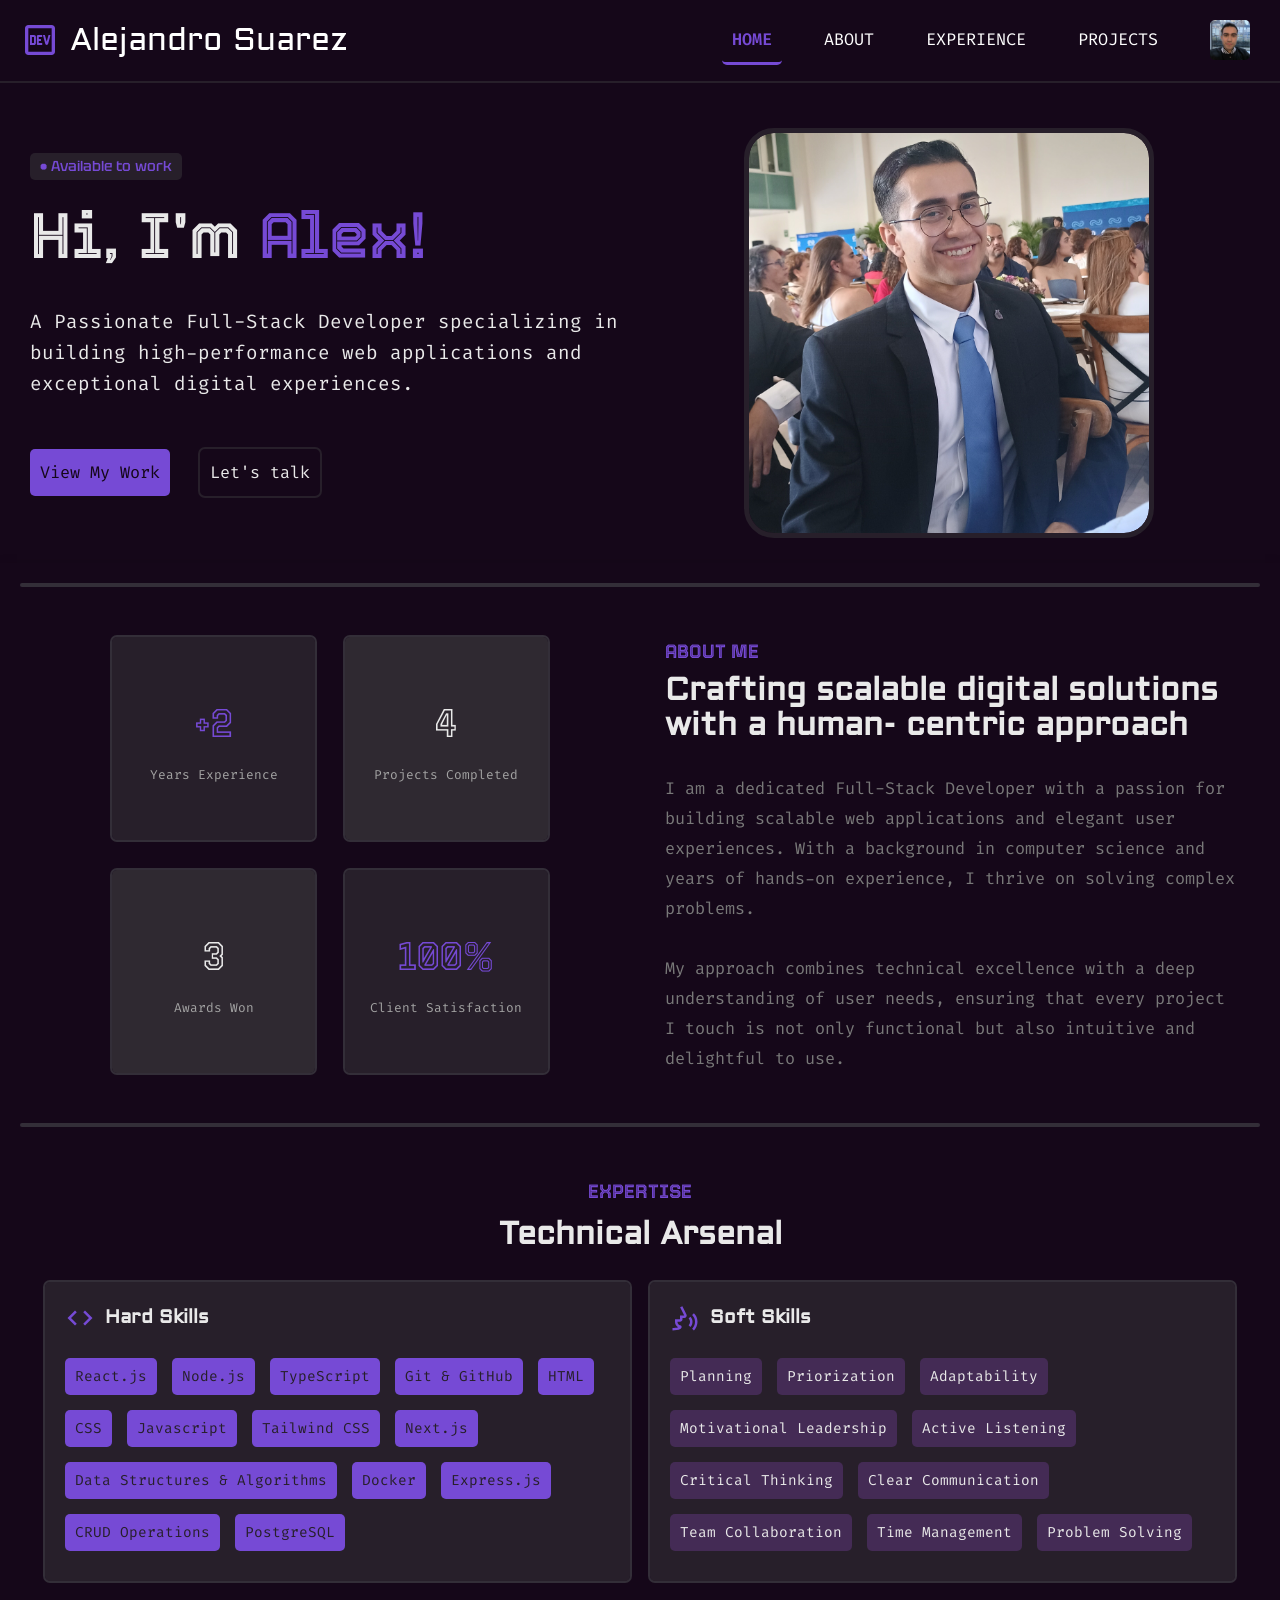
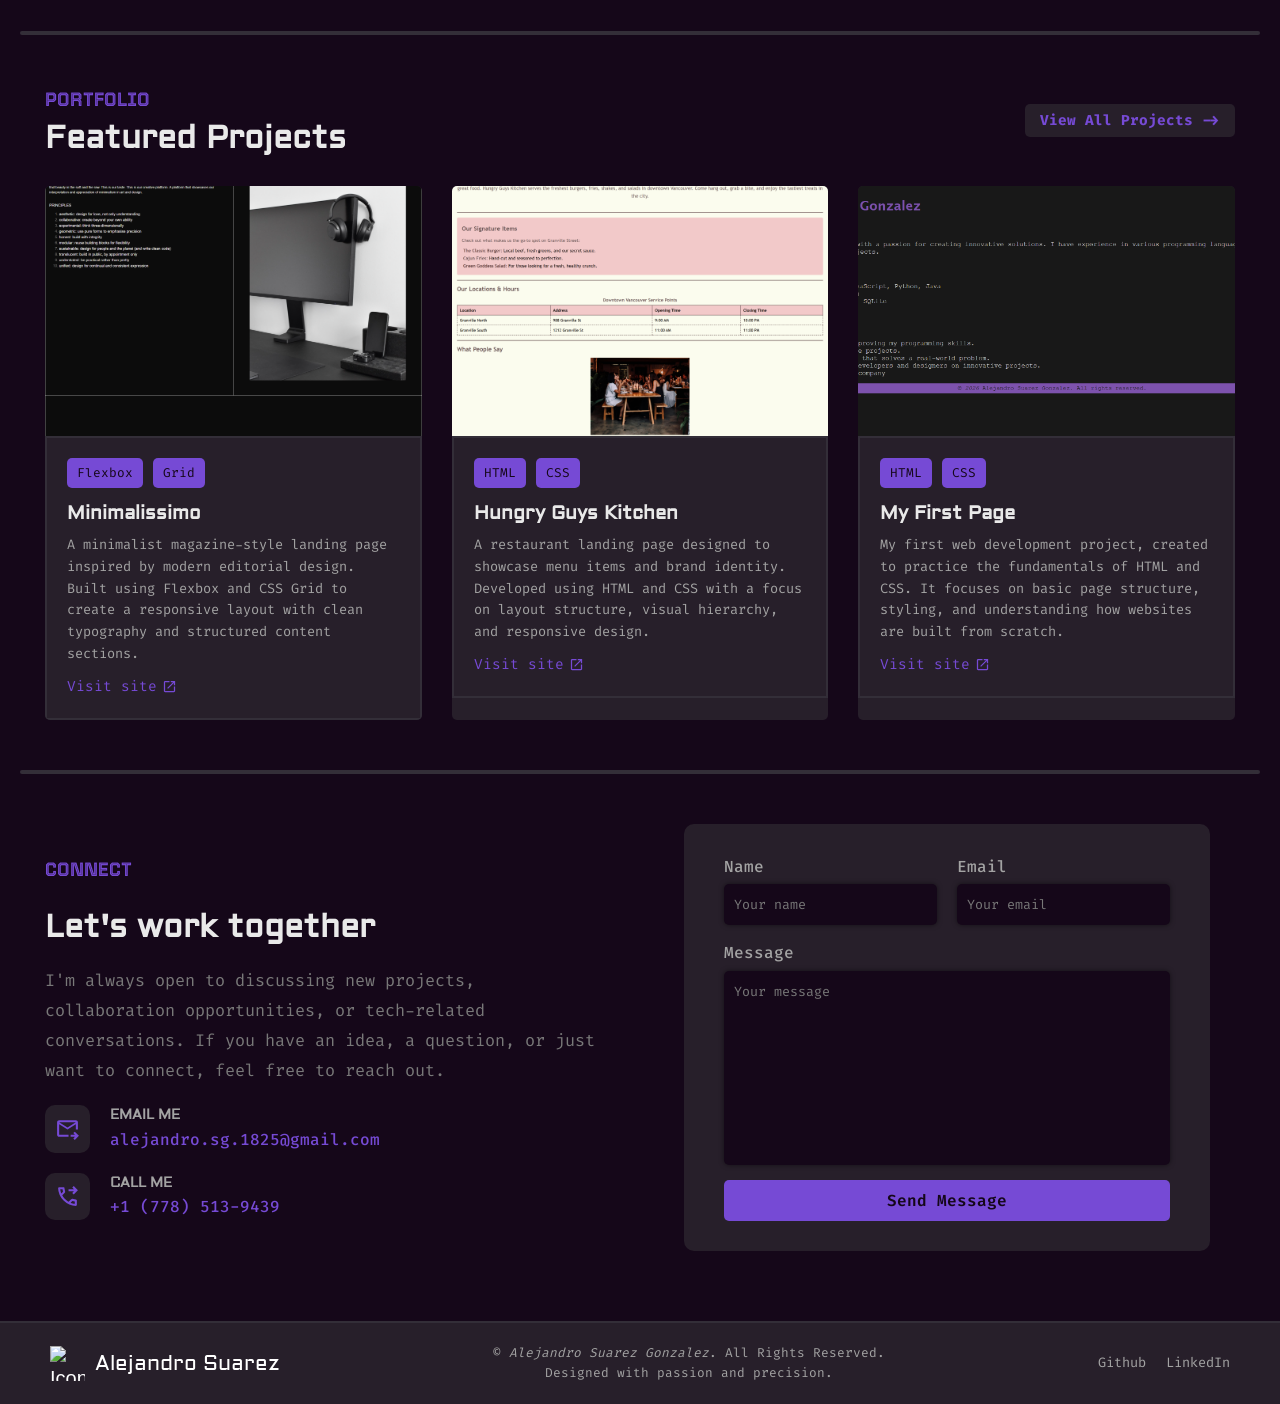
==== commit 19798bf0: "finished: portafolio v1.0" ====
--- a/src/index.html
+++ b/src/index.html
@@ -167,9 +167,10 @@
               </ul>
               <h4>Minimalissimo</h4>
               <p>
-                Ullamco aute voluptate do occaecat. Veniam laborum sit quis
-                commodo duis dolor proident ex ex officia laboris mollit tempor
-                culpa. Pariatur consectetur ipsum consequat eiusmod ex.
+                A minimalist magazine-style landing page inspired by modern
+                editorial design. Built using Flexbox and CSS Grid to create a
+                responsive layout with clean typography and structured content
+                sections.
               </p>
               <a href="https://minimalissimo.netlify.app/" target="_blank"
                 >Visit site <img src="./images/icons/open-in-new.svg" alt=""
@@ -189,9 +190,9 @@
               </ul>
               <h4>Hungry Guys Kitchen</h4>
               <p>
-                Ullamco aute voluptate do occaecat. Veniam laborum sit quis
-                commodo duis dolor proident ex ex officia laboris mollit tempor
-                culpa. Pariatur consectetur ipsum consequat eiusmod ex.
+                A restaurant landing page designed to showcase menu items and
+                brand identity. Developed using HTML and CSS with a focus on
+                layout structure, visual hierarchy, and responsive design.
               </p>
               <a href="https://hungry-guys-kitchen.netlify.app/" target="_blank"
                 >Visit site <img src="./images/icons/open-in-new.svg" alt=""
@@ -211,9 +212,10 @@
               </ul>
               <h4>My First Page</h4>
               <p>
-                Ullamco aute voluptate do occaecat. Veniam laborum sit quis
-                commodo duis dolor proident ex ex officia laboris mollit tempor
-                culpa. Pariatur consectetur ipsum consequat eiusmod ex.
+                My first web development project, created to practice the
+                fundamentals of HTML and CSS. It focuses on basic page
+                structure, styling, and understanding how websites are built
+                from scratch.
               </p>
               <a
                 href="https://alejandro-first-page.netlify.app/"
@@ -230,9 +232,9 @@
           <h2>CONNECT</h2>
           <h3>Let's work together</h3>
           <p>
-            Velit nostrud sunt nisi cillum pariatur ex nostrud cillum aliquip
-            officia proident. Incididunt nulla fugiat consequat officia velit eu
-            in eu mollit velit excepteur magna.
+            I'm always open to discussing new projects, collaboration
+            opportunities, or tech-related conversations. If you have an idea, a
+            question, or just want to connect, feel free to reach out.
           </p>
           <div class="contact-medium">
             <div class="img-medium">
@@ -259,11 +261,11 @@
           <div class="name-email">
             <div class="name-input">
               <label for="name">Name</label>
-              <input type="text" id="name" placeholder="Your name" />
+              <input type="text" id="name" name="name" placeholder="Your name" required autocomplete="name"/>
             </div>
             <div class="email-input">
               <label for="email">Email</label>
-              <input type="email" id="email" placeholder="Your email" />
+              <input type="email" id="email" name=""email placeholder="Your email" required autocomplete="email"/>
             </div>
           </div>
           <div class="message-input">
--- a/src/css/index.css
+++ b/src/css/index.css
@@ -38,7 +38,6 @@
 }
 
 
-
 main {
   margin-top: 20px;
   padding: 20px;
--- a/src/css/pages/home.css
+++ b/src/css/pages/home.css
@@ -1,6 +1,6 @@
 /* > Header */
   header {
-    padding:50px 25px 10px 25px;
+    padding: 50px 25px 10px 30px;
     display: grid;
     grid-template-columns: 1fr 1fr;
   }
@@ -16,7 +16,6 @@
     display: inline-block;
     margin-top: 20px;
     margin-bottom: 5px;
-    /* ! Possible delete */
     animation: pulse 2s infinite;
   }
 
@@ -50,6 +49,7 @@
 
   .header-buttons {
     margin-top: 50px;
+    /* padding-right: 20px; */
     display: flex;
     justify-content: flex-start;
     align-items: center;
@@ -80,7 +80,7 @@
     color: var(--text-color);
     outline: 2px solid var(--primary-color);
     font-weight: 500;
-    transform: scale(120%);
+    transform: scale(110%);
     box-shadow: 0 0 15px var(--primary-color);
   }
 
@@ -94,7 +94,7 @@
     color: var(--text-color);
     outline: 2px solid var(--primary-color);
     font-weight: 500;
-    transform: scale(120%);
+    transform: scale(110%);
     box-shadow: 0 0 15px var(--primary-color);
   }
 
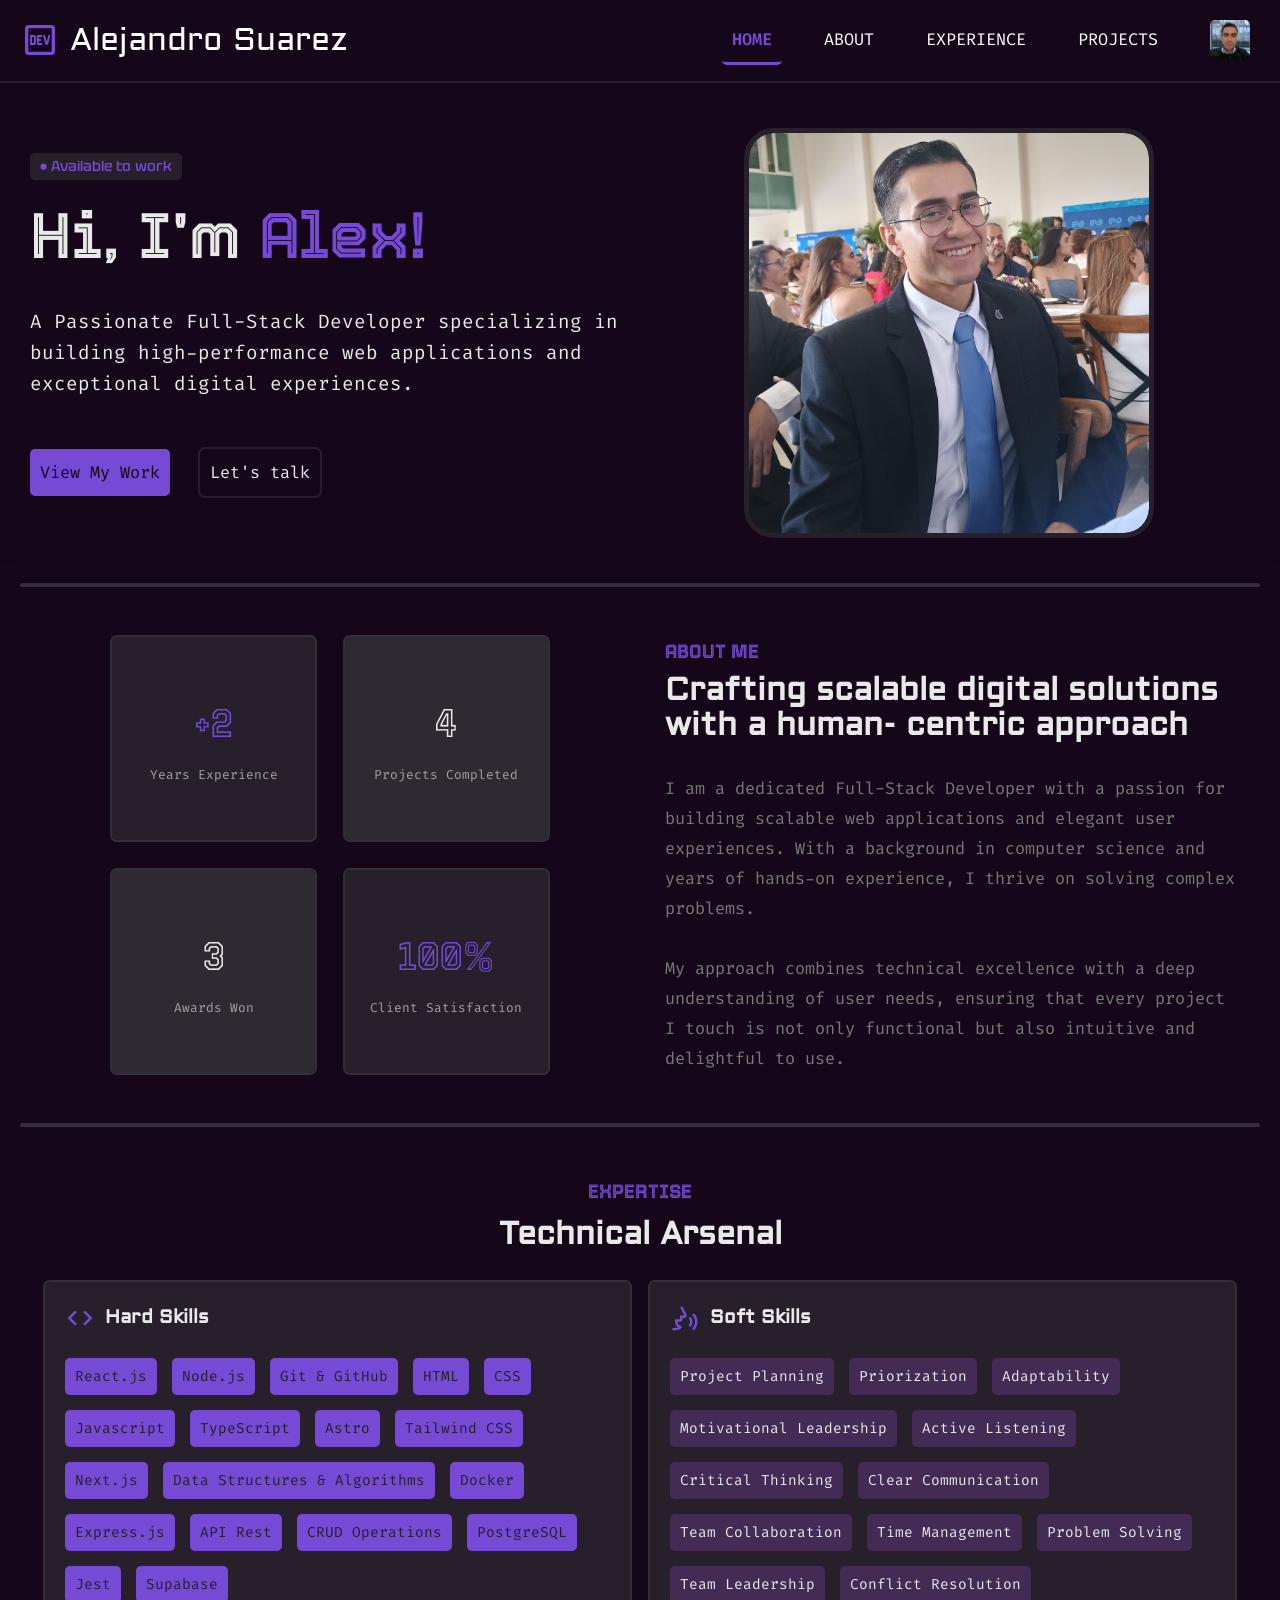
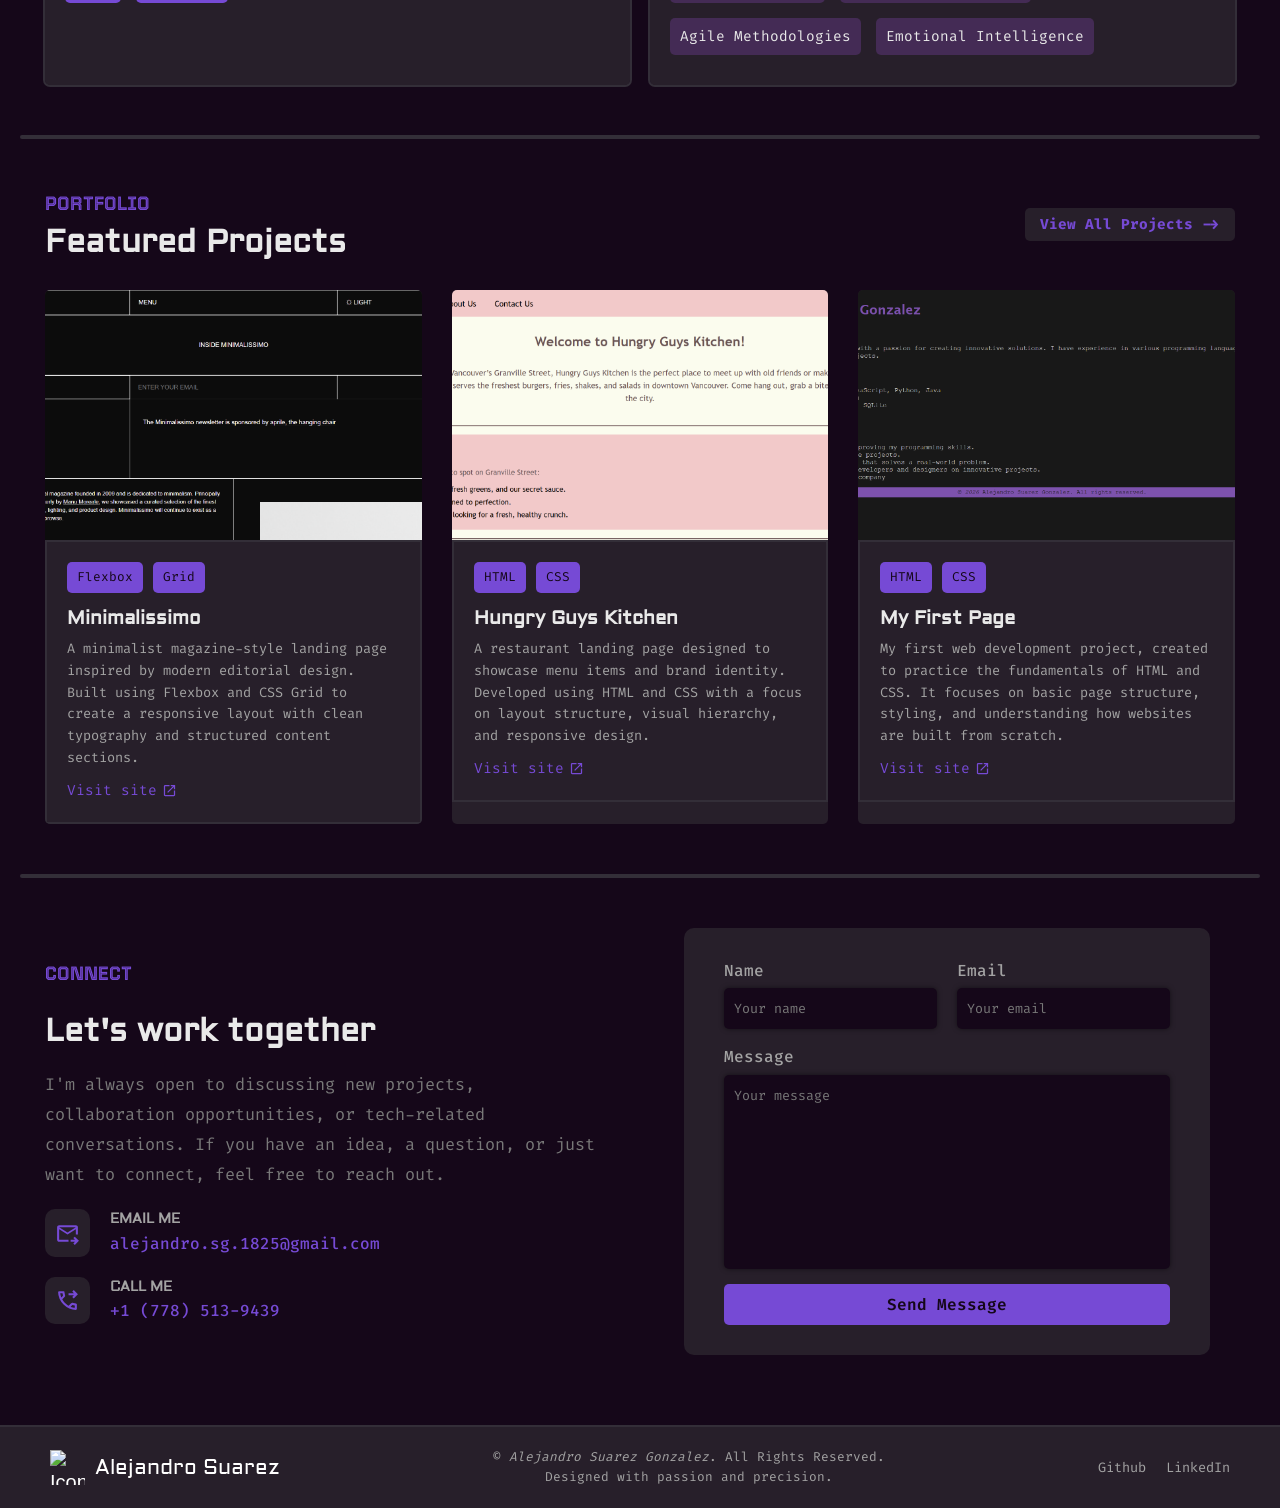
==== commit 62742271: "update: Added new project cards" ====
--- a/src/index.html
+++ b/src/index.html
@@ -108,18 +108,23 @@
             <ul class="skills-list">
               <li>React.js</li>
               <li>Node.js</li>
-              <li>TypeScript</li>
               <li>Git & GitHub</li>
               <li>HTML</li>
               <li>CSS</li>
               <li>Javascript</li>
+              <li>TypeScript</li>
+              <li>Astro</li>
               <li>Tailwind CSS</li>
               <li>Next.js</li>
               <li>Data Structures & Algorithms</li>
               <li>Docker</li>
               <li>Express.js</li>
+              <li>API Rest</li>
               <li>CRUD Operations</li>
               <li>PostgreSQL</li>
+              <li>Jest</li>
+              <li>Supabase</li>
+              
             </ul>
           </div>
           <div class="soft-skills">
@@ -130,7 +135,7 @@
               />Soft Skills
             </h4>
             <ul class="skills-list">
-              <li>Planning</li>
+              <li>Project Planning</li>
               <li>Priorization</li>
               <li>Adaptability</li>
               <li>Motivational Leadership</li>
@@ -140,6 +145,10 @@
               <li>Team Collaboration</li>
               <li>Time Management</li>
               <li>Problem Solving</li>
+              <li>Team Leadership</li>
+              <li>Conflict Resolution</li>
+              <li>Agile Methodologies</li>
+              <li>Emotional Intelligence</li>
             </ul>
           </div>
         </div>
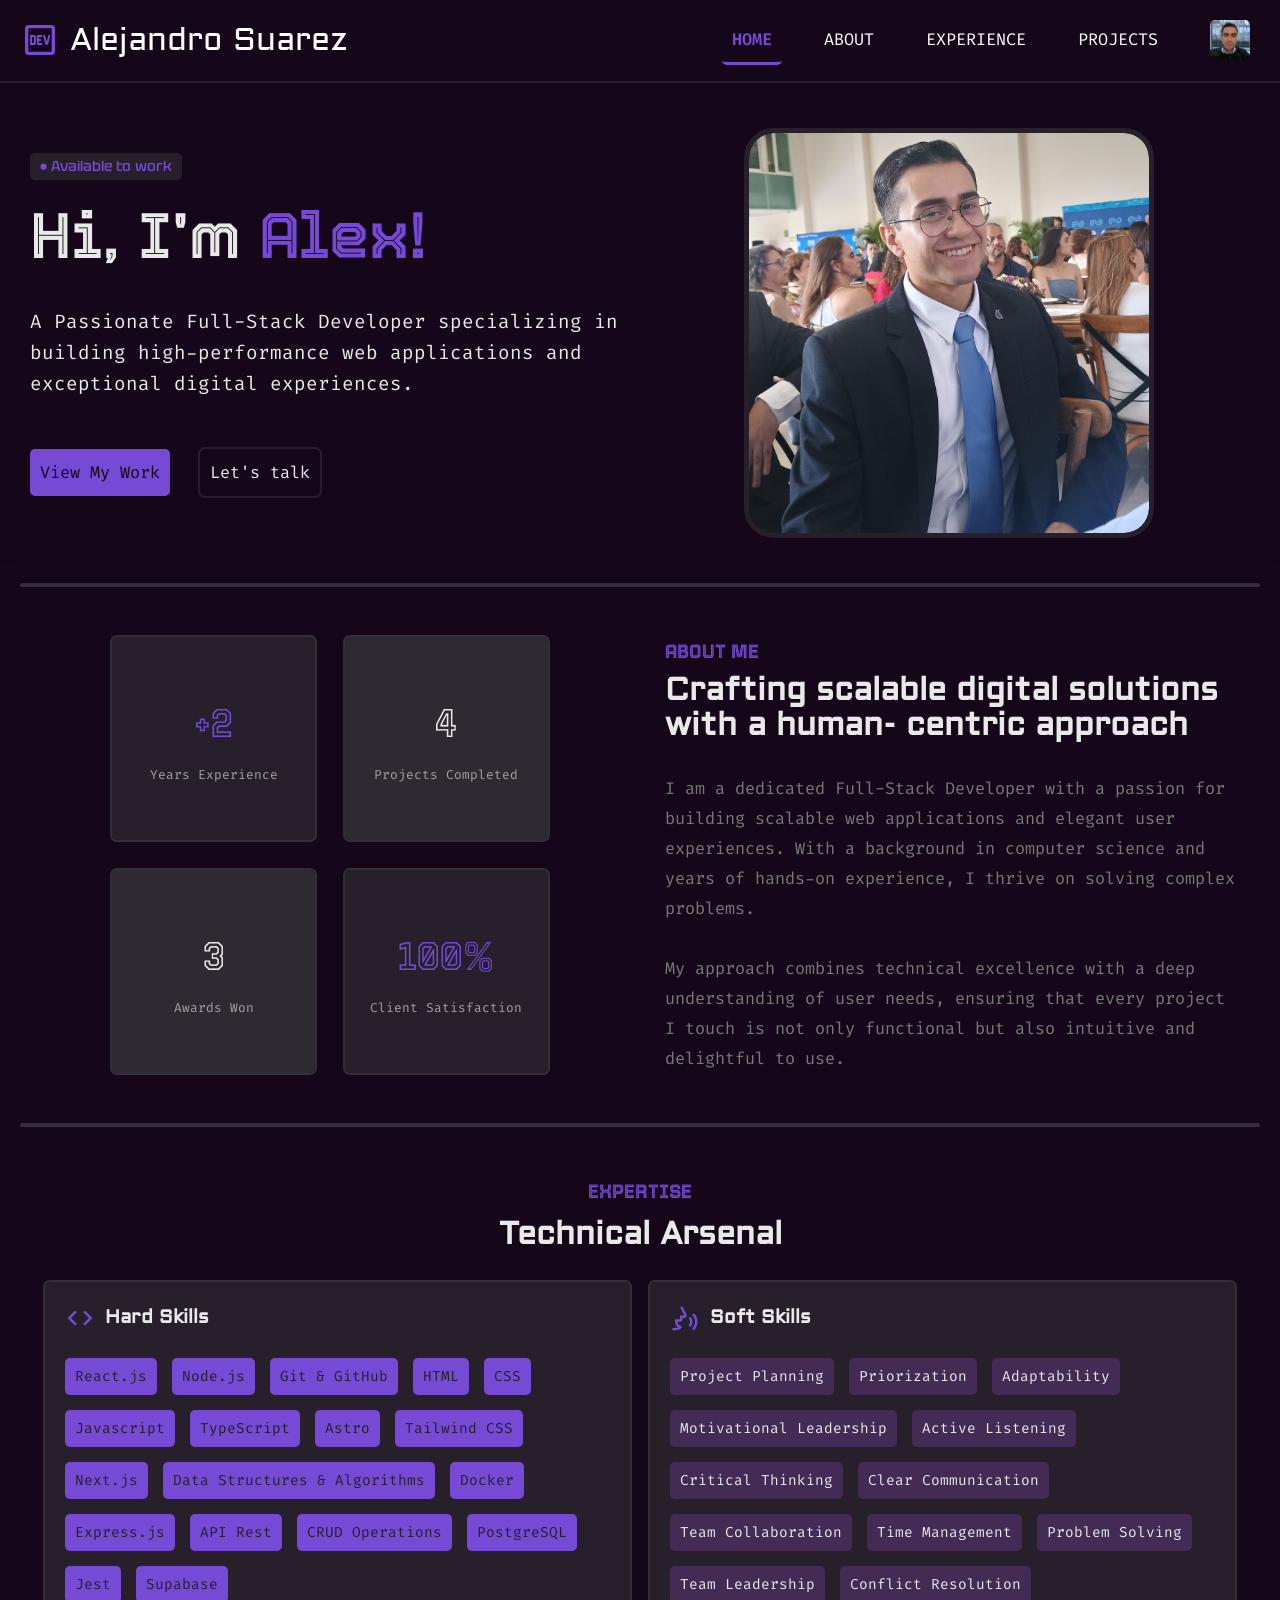
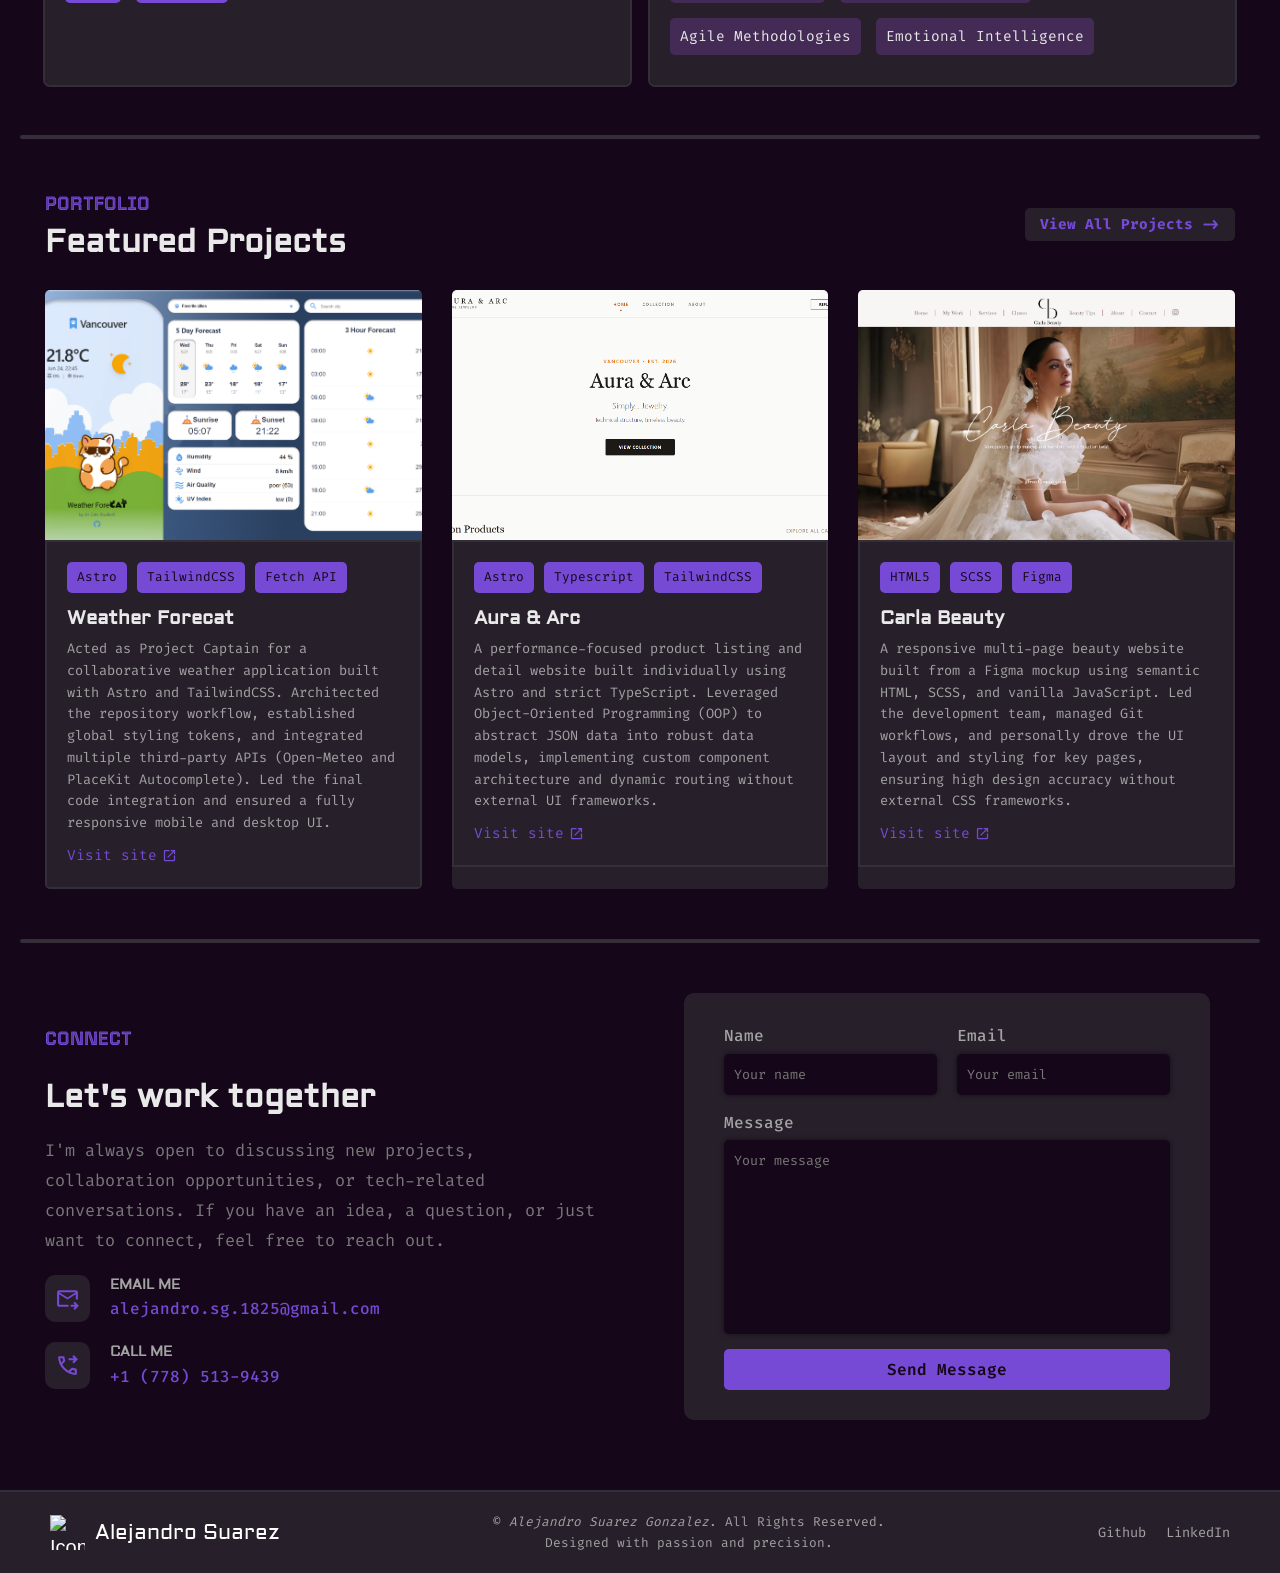
==== commit 6ddde24a: "update: Change featured projects in home page" ====
--- a/src/index.html
+++ b/src/index.html
@@ -164,75 +164,81 @@
         </div>
         <div class="projects-container">
           <div class="project-card">
-            <img
-              src="./images/media/minimalissimo.png"
-              alt="first highlighted Project"
-              class="showcase-img"
-            />
-            <div class="project-content">
-              <ul class="project-keys">
-                <li>Flexbox</li>
-                <li>Grid</li>
-              </ul>
-              <h4>Minimalissimo</h4>
-              <p>
-                A minimalist magazine-style landing page inspired by modern
-                editorial design. Built using Flexbox and CSS Grid to create a
-                responsive layout with clean typography and structured content
-                sections.
-              </p>
-              <a href="https://minimalissimo.netlify.app/" target="_blank"
-                >Visit site <img src="./images/icons/open-in-new.svg" alt=""
-              /></a>
-            </div>
-          </div>
-          <div class="project-card">
-            <img
-              src="./images/media/hungry-guys-kitchen.png"
-              alt="second highlighted Project"
-              class="showcase-img"
-            />
-            <div class="project-content">
-              <ul class="project-keys">
-                <li>HTML</li>
-                <li>CSS</li>
-              </ul>
-              <h4>Hungry Guys Kitchen</h4>
-              <p>
-                A restaurant landing page designed to showcase menu items and
-                brand identity. Developed using HTML and CSS with a focus on
-                layout structure, visual hierarchy, and responsive design.
-              </p>
-              <a href="https://hungry-guys-kitchen.netlify.app/" target="_blank"
-                >Visit site <img src="./images/icons/open-in-new.svg" alt=""
-              /></a>
-            </div>
-          </div>
-          <div class="project-card">
-            <img
-              src="./images/media/my-first-page.png"
-              alt="second highlighted Project"
-              class="showcase-img"
-            />
-            <div class="project-content">
-              <ul class="project-keys">
-                <li>HTML</li>
-                <li>CSS</li>
-              </ul>
-              <h4>My First Page</h4>
-              <p>
-                My first web development project, created to practice the
-                fundamentals of HTML and CSS. It focuses on basic page
-                structure, styling, and understanding how websites are built
-                from scratch.
-              </p>
-              <a
-                href="https://alejandro-first-page.netlify.app/"
-                target="_blank"
-                >Visit site <img src="./images/icons/open-in-new.svg" alt=""
-              /></a>
-            </div>
-          </div>
+          <img
+            src="./images/media/weather-forecat.png"
+            alt="first highlighted Project"
+            class="showcase-img"
+          />
+          <div class="project-content">
+            <ul class="project-keys">
+              <li>Astro</li>
+              <li>TailwindCSS</li>
+              <li>Fetch API</li>
+            </ul>
+            <h4>Weather Forecat</h4>
+            <p>
+              Acted as Project Captain for a collaborative weather application
+              built with Astro and TailwindCSS. Architected the repository workflow,
+              established global styling tokens, and integrated multiple
+              third-party APIs (Open-Meteo and PlaceKit Autocomplete). Led the
+              final code integration and ensured a fully responsive mobile and
+              desktop UI.
+            </p>
+            <a href="https://weather-forecats.netlify.app/" target="_blank"
+              >Visit site <img src="./images/icons/open-in-new.svg" alt=""
+            /></a>
+          </div>
+        </div>
+        <div class="project-card">
+          <img
+            src="./images/media/aura-arc.png"
+            alt="first highlighted Project"
+            class="showcase-img"
+          />
+          <div class="project-content">
+            <ul class="project-keys">
+              <li>Astro</li>
+              <li>Typescript</li>
+              <li>TailwindCSS</li>
+            </ul>
+            <h4>Aura & Arc</h4>
+            <p>
+              A performance-focused product listing and detail website built
+              individually using Astro and strict TypeScript. Leveraged
+              Object-Oriented Programming (OOP) to abstract JSON data into
+              robust data models, implementing custom component architecture and
+              dynamic routing without external UI frameworks.
+            </p>
+            <a href="https://aura-arc.netlify.app/" target="_blank"
+              >Visit site <img src="./images/icons/open-in-new.svg" alt=""
+            /></a>
+          </div>
+        </div>
+        <div class="project-card">
+          <img
+            src="./images/media/carla-beauty.png"
+            alt="first highlighted Project"
+            class="showcase-img"
+          />
+          <div class="project-content">
+            <ul class="project-keys">
+              <li>HTML5</li>
+              <li>SCSS</li>
+              <li>Figma</li>
+            </ul>
+            <h4>Carla Beauty</h4>
+            <p>
+              A responsive multi-page beauty website built from a Figma mockup
+              using semantic HTML, SCSS, and vanilla JavaScript. Led the
+              development team, managed Git workflows, and personally drove the
+              UI layout and styling for key pages, ensuring high design accuracy
+              without external CSS frameworks.
+            </p>
+            <a href="https://hello-beauty.netlify.app/" target="_blank"
+              >Visit site <img src="./images/icons/open-in-new.svg" alt=""
+            /></a>
+          </div>
+        </div>
         </div>
       </section>
       <hr />
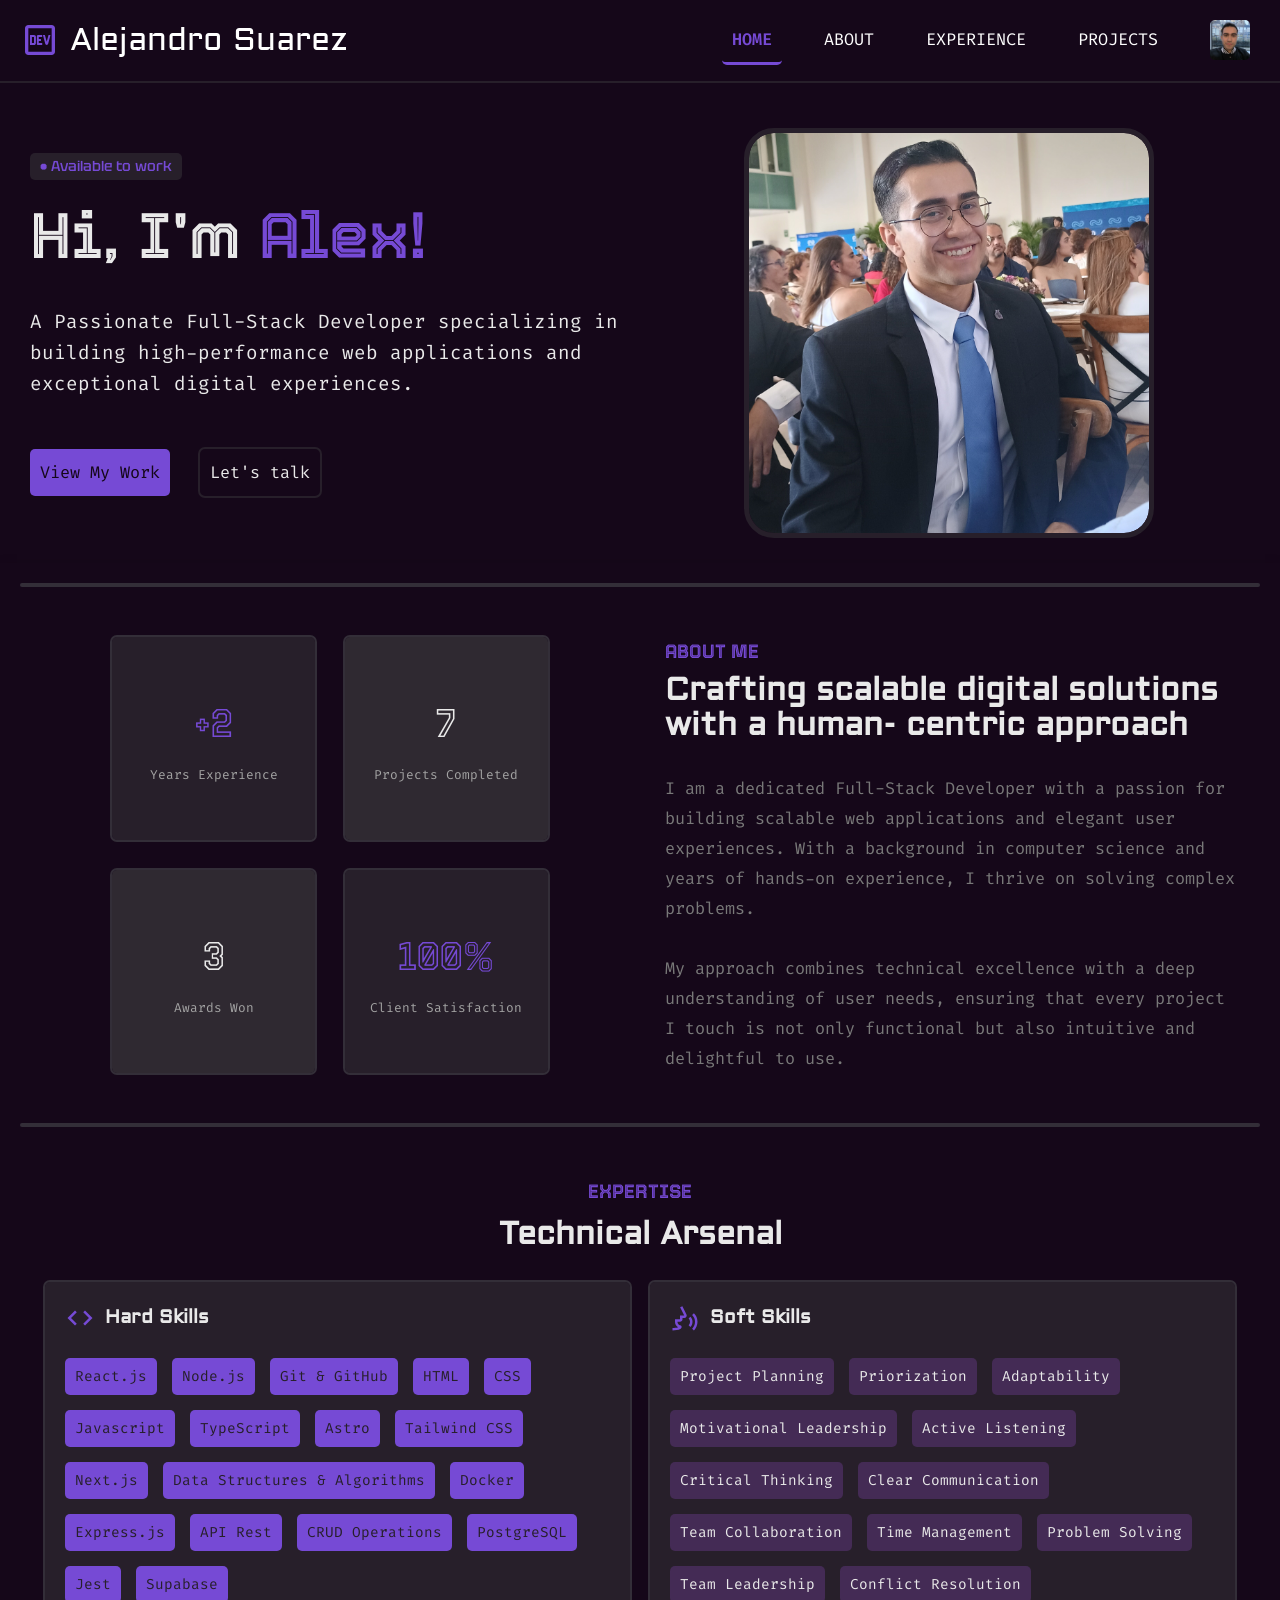
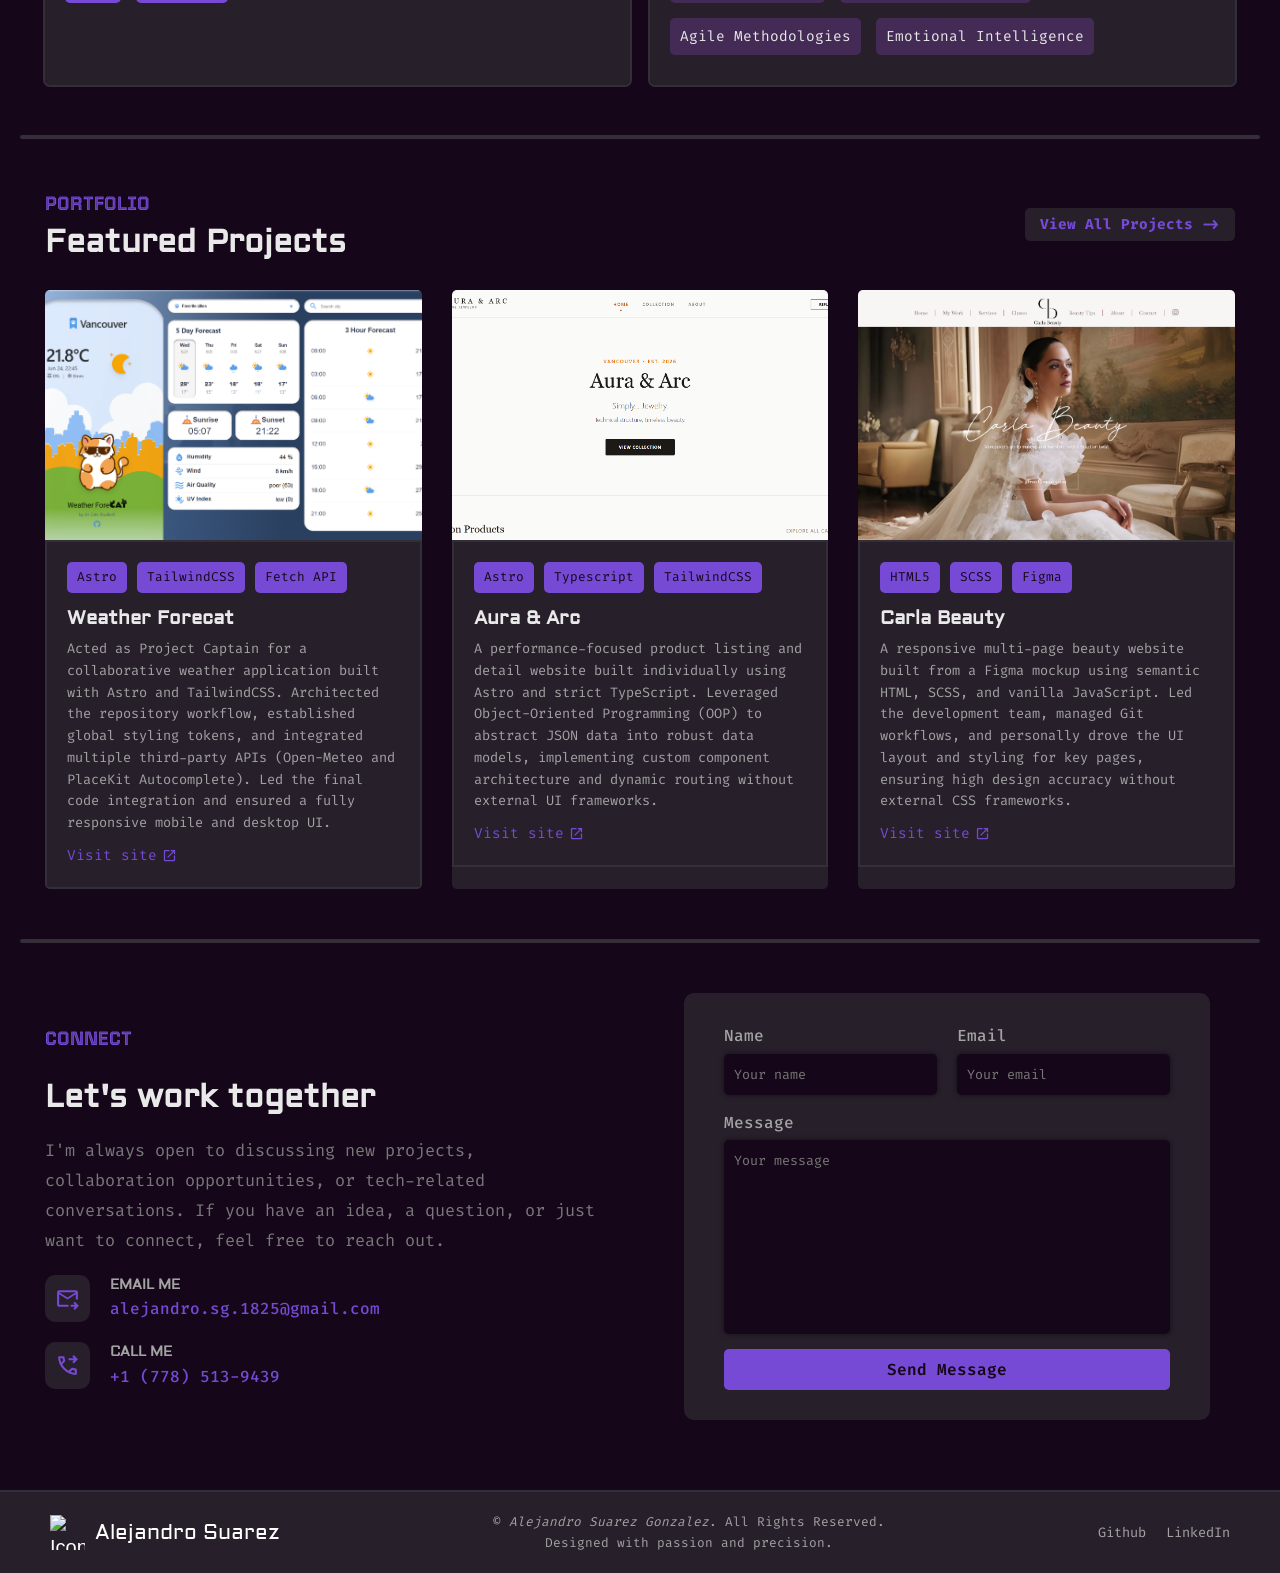
==== commit 2cad4ecc: "fix: wrong number of projects finished" ====
--- a/src/index.html
+++ b/src/index.html
@@ -65,7 +65,7 @@
             <p class="metric-text">Years Experience</p>
           </div>
           <div>
-            <p class="number-metric-white">4</p>
+            <p class="number-metric-white">7</p>
             <p class="metric-text">Projects Completed</p>
           </div>
           <div>
